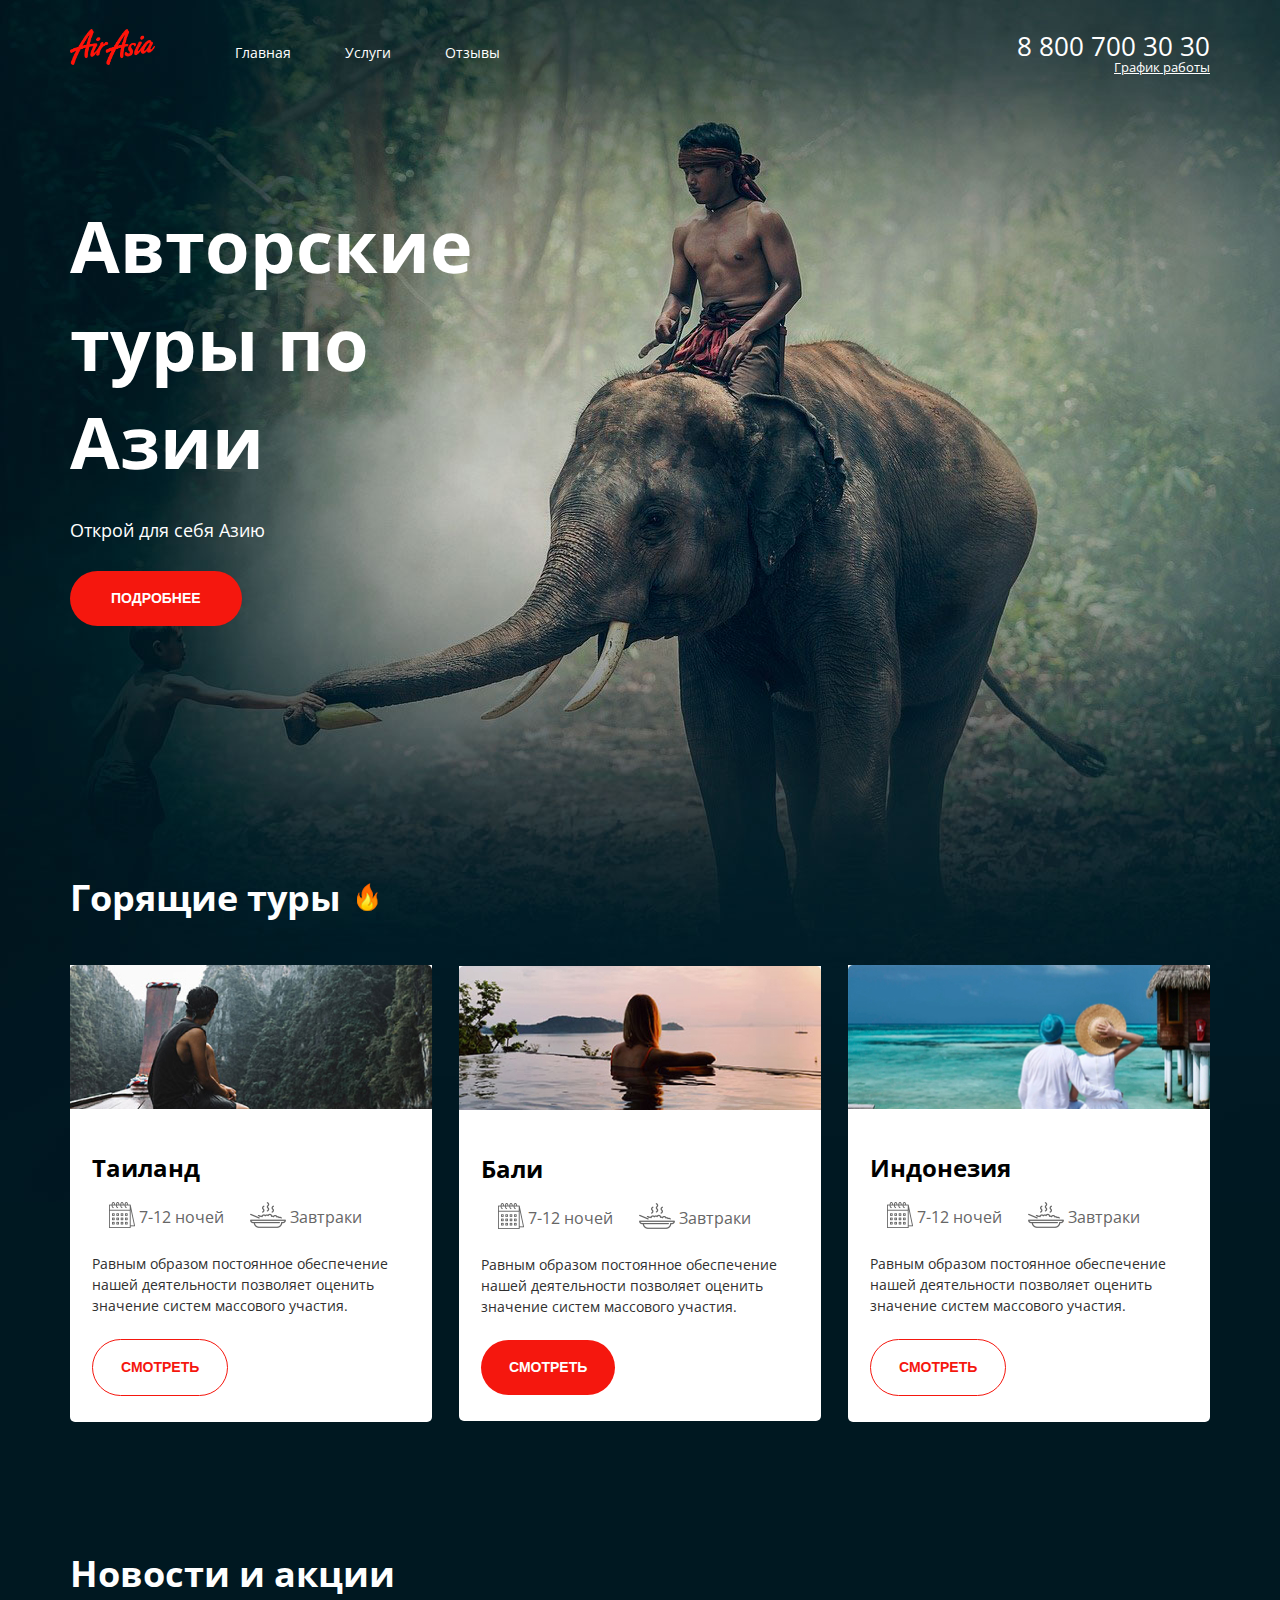
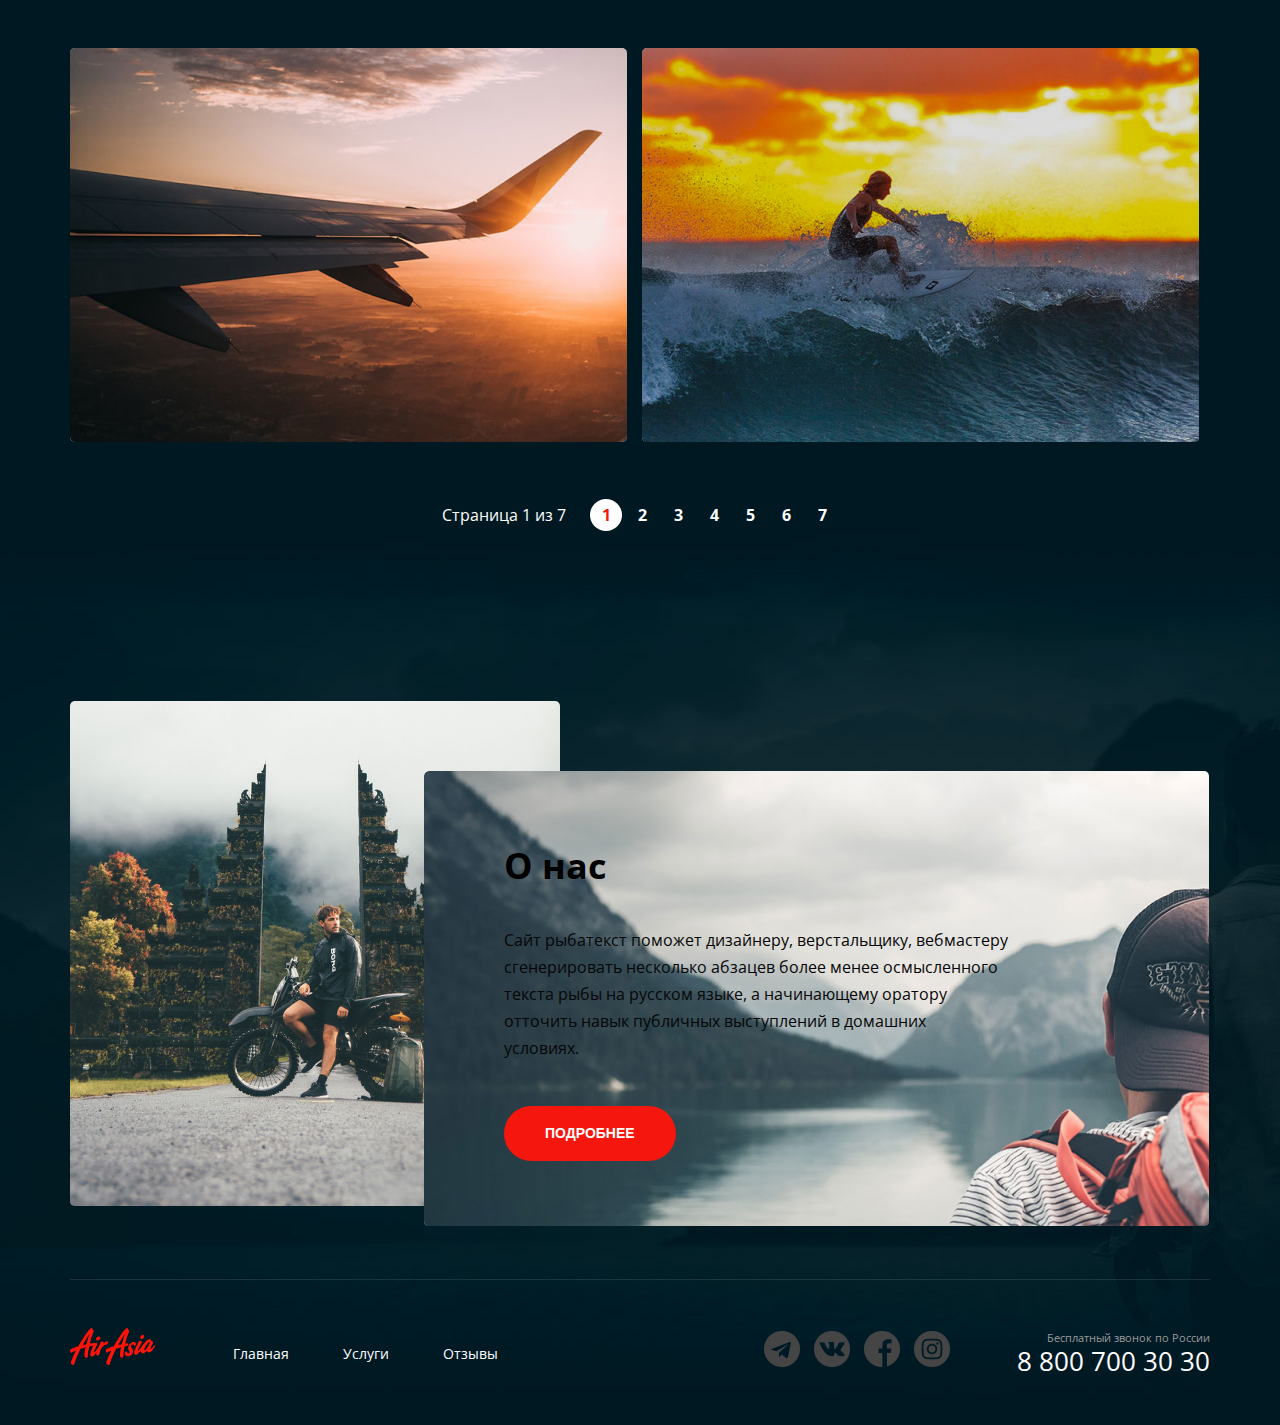
==== index.html @ 4715ea96 "css changes" ====
<!DOCTYPE html>
<html lang="ru">

<head>
    <meta charset="UTF-8">
    <meta http-equiv="X-UA-Compatible" content="IE=edge">
    <meta name="viewport" content="width=device-width, initial-scale=1.0">
    <title>Air Asia</title>
    <link rel="preconnect" href="https://fonts.googleapis.com">
    <link rel="preconnect" href="https://fonts.gstatic.com" crossorigin>
    <link href="https://fonts.googleapis.com/css2?family=Open+Sans:wght@400;700&display=swap" rel="stylesheet">
    <link rel="stylesheet" href="main.css">
</head>

<body>
    <div class="wrapper main-page__wrapper">
        <div class="container">
            <header class="header">
                <a href="/index.html" class="logo">
                    <img src="./assets/img/logo.png" alt="logo air asia" class="logo__pic">
                </a>
                <nav class="menu header__menu">
                    <ul class="menu__list">
                        <li class="menu__item">
                            <a href="#" class="menu__link">Главная</a>
                        </li>
                        <li class="menu__item">
                            <a href="#" class="menu__link">Услуги</a>
                        </li>
                        <li class="menu__item">
                            <a href="#" class="menu__link">Отзывы</a>
                        </li>
                    </ul>
                </nav>
                <address class="contacts">
                    <a href="tel:+78007003030" class="contacts__phone">8 800 700 30 30
                    </a>
                    <div class="contacts__workhours">
                        <p>График работы</p>
                    </div>
                </address>
            </header>
            <div class="page-content">
                <div class="promo__tours">
                    <h1 class="promo__title">Авторские туры по Азии</h1>
                    <h4 class="promo__description">Открой для себя Азию</h4>
                    <button class="promo__details btn">Подробнее</button>
                </div>
                <main class="main__content">
                    <div class="hot-tours">
                        <div class="hot-tours__header">
                            <h2 class="hot-tours__main-title">Горящие туры</h2>

                            <div class="hot-tours__title-icon">
                                <img src="./assets/img/flame.png" alt="fire" class="hot-tours__title-img">
                            </div>
                        </div>
                        <div class="hot-tours__list">
                            <div class="hot-tours__item">
                                <div class="hot-tours__cover">
                                    <img src="./assets/img/thai.jpg" alt="Magic Thailand" class="hot-tours__cover-img">
                                </div>
                                <div class="hot-tours__content">
                                    <h3 class="hot-tours__card-title">Таиланд</h3>

                                    <div class="hot-tours__info">
                                        <div class="hot-tours__item-info">
                                            <div class="hot-tours__info-cover">
                                                <img src="./assets/img/calendar.jpg" alt="calendar"
                                                    class="hot-tours__info-img">
                                            </div>
                                            <div class="hot-tours__info-text">
                                                7-12 ночей
                                            </div>
                                        </div>
                                        <div class="hot-tours__item-info">
                                            <div class="hot-tours__info-cover">
                                                <img src="./assets/img/meal.jpg" alt="meal" class="hot-tours__info-img">
                                            </div>
                                            <div class="hot-tours__info-text ">
                                                Завтраки
                                            </div>
                                        </div>

                                    </div>
                                    <div class="hot-tours__description">
                                        Равным образом постоянное обеспечение нашей деятельности позволяет оценить
                                        значение
                                        систем
                                        массового участия.
                                    </div>
                                    <div class="hot-tours__button">
                                        <button class="btn__hot btn--theme-common ">смотреть</button>
                                    </div>
                                </div>
                            </div>
                            <div class="hot-tours__item">
                                <div class="hot-tours__cover">
                                    <img src="./assets/img/bali.jpg" alt="Magic Bali" class="hot-tours__cover-img">
                                </div>
                                <div class="hot-tours__content">
                                    <h3 class="hot-tours__card-title">Бали</h3>

                                    <div class="hot-tours__info">

                                        <div class="hot-tours__info-cover">
                                            <img src="./assets/img/calendar.jpg" alt="calendar"
                                                class="hot-tours__info-img">
                                        </div>
                                        <div class="hot-tours__info-text">
                                            7-12 ночей
                                        </div>

                                        <div class="hot-tours__info-cover">
                                            <img src="./assets/img/meal.jpg" alt="meal" class="hot-tours__info-img">
                                        </div>
                                        <div class="hot-tours__info-text ">
                                            Завтраки
                                        </div>

                                    </div>
                                    <div class="hot-tours__description">
                                        Равным образом постоянное обеспечение нашей деятельности позволяет оценить
                                        значение
                                        систем
                                        массового участия.
                                    </div>
                                    <div class="hot-tours__button">
                                        <button class="btn__hot">смотреть</button>
                                    </div>
                                </div>
                            </div>
                            <div class="hot-tours__item">
                                <div class="hot-tours__cover">
                                    <img src="./assets/img/indonesia.jpg" alt="Magic Indonesia"
                                        class="hot-tours__cover-img">
                                </div>
                                <div class="hot-tours__content">
                                    <h3 class="hot-tours__card-title">Индонезия</h3>

                                    <div class="hot-tours__info">

                                        <div class="hot-tours__info-cover">
                                            <img src="./assets/img/calendar.jpg" alt="calendar"
                                                class="hot-tours__info-img">
                                        </div>
                                        <div class="hot-tours__info-text">
                                            7-12 ночей
                                        </div>

                                        <div class="hot-tours__info-cover">
                                            <img src="./assets/img/meal.jpg" alt="meal" class="hot-tours__info-img">
                                        </div>
                                        <div class="hot-tours__info-text ">
                                            Завтраки
                                        </div>

                                    </div>
                                    <div class="hot-tours__description">
                                        Равным образом постоянное обеспечение нашей деятельности позволяет оценить
                                        значение
                                        систем
                                        массового участия.
                                    </div>
                                    <div class="hot-tours__button">
                                        <button class="btn__hot btn--theme-common">смотреть</button>
                                    </div>
                                </div>
                            </div>
                        </div>
                    </div>

                    <div class="news">
                        <div class="news-offer__title">
                            <h2>Новости и акции</h2>
                        </div>
                        <div class="news__list">
                            <div class="news__item">
                                <img src="./assets/img/plain.jpg" class="news__cover" alt="airplane">
                                <div class="news__text-content">
                                    <div class="news__offer-date">
                                        Декабрь 2019
                                    </div>
                                    <div class="news__title">
                                        <h3>Дешёвые путёвки на Новый Год!</h3>
                                    </div>
                                    <div class="news__text">
                                        Проведи новый год в Тайланде
                                    </div>
                                </div>
                            </div>
                            <div class="news__item">
                                <img src="./assets/img/Surfer.jpg" class="news__cover" alt="surfer">
                                <div class="news__text-content">
                                    <div class="news__offer-date">
                                        Декабрь 2019
                                    </div>
                                    <div class="news__title">
                                        <h3>Акция для сёрфингистов!</h3>
                                    </div>
                                    <div class="news__text">
                                        В сезон больших волн скидка на путевку в Тайланд на остров серфенгистов.
                                        Удачного
                                        пути!
                                    </div>
                                </div>
                            </div>
                        </div>
                    </div>
                    <div class="paginator">
                        <div class="paginator__display">
                            Страница 1 из 7
                        </div>
                        <ul class="paginator__list">
                            <li class="paginator__item paginator__item--active"><a href="#"
                                    class="paginator__link">1</a></li>
                            <li class="paginator__item"><a href="#" class="paginator__link">2</a></li>
                            <li class="paginator__item"><a href="#" class="paginator__link">3</a></li>
                            <li class="paginator__item"><a href="#" class="paginator__link">4</a></li>
                            <li class="paginator__item"><a href="#" class="paginator__link">5</a></li>
                            <li class="paginator__item"><a href="#" class="paginator__link">6</a></li>
                            <li class="paginator__item"><a href="#" class="paginator__link">7</a></li>
                        </ul>
                    </div>
                    <div class="about-us">
                        <div class="about-us__info">

                            <h3 class="about-us__title">О нас</h3>

                            <div class="about-us__text">
                                Сайт рыбатекст поможет дизайнеру, верстальщику, вебмастеру <br> сгенерировать несколько
                                абзацев более менее осмысленного <br> текста рыбы на русском языке, а начинающему
                                оратору <br>
                                отточить навык публичных выступлений в домашних <br> условиях.
                            </div>
                            <div class="about-us__button">
                                <button class="btn">подробнее</button>
                            </div>
                        </div>
                    </div>
                </main>
                <footer class="footer">
                    <div class="footer-container">
                        <div class="footer-container__line"></div>
                        <a href="/index.html" class="logo footer__logo">
                            <img src="./assets/img/logo.png" alt="logo" class="logo__pic">
                        </a>
                        <nav class="menu footer__menu ">
                            <ul class="menu__list">
                                <li class="menu__item">
                                    <a href="#" class="menu__link">Главная</a>
                                </li>
                                <li class="menu__item">
                                    <a href="#" class="menu__link">Услуги</a>
                                </li>
                                <li class="menu__item">
                                    <a href="#" class="menu__link">Отзывы</a>
                                </li>
                            </ul>
                        </nav>
                        <ul class="socials">
                            <li class="social__item socials__item--icon--telegram">
                                <a href="#" class="socials__link ">
                                </a>
                            </li>
                            <li class="social__item socials__icon socials__item--icon--vk">
                                <a href="#" class="socials__link">
                                </a>
                            </li>
                            <li class="social__item socials__icon socials__item--icon--fb">
                                <a href="#" class="socials__link">
                                </a>
                            </li>
                            <li class="social__item socials__icon socials__item--icon--insta">
                                <a href="#" class="socials__link">
                                </a>
                            </li>
                        </ul>
                        <address class="contacts-footer">
                            <div class="contacts__descrioption">
                                Бесплатный звонок по России
                            </div>
                            <a href="tel:+78007003030" class="contacts__phone">8 800 700 30 30
                            </a>

                        </address>
                    </div>
                </footer>
            </div>
        </div>
    </div>
</body>

</html>
---- main.css ----
* {
    box-sizing: border-box;
}

body {
    font-family: "Open Sans", Arial, Helvetica, sans-serif;
    background-color: #001821;
    color: #fff;
    font-size: 14px;
    line-height: 21px;
    -webkit-font-smoothing: antialiased;
    -moz-osx-font-smoothing: grayscale;
    margin: 0;
}

a {
    color: inherit;
}

p {
    margin: 0;

}

ul {
    padding: 0;
    margin: 0;
}

ul li {
    list-style: none;
}

h1,
h2,
h3,
h4,
h5,
h6 {
    margin: 0px;
    /* font-weight: normal; */
}



.container {
    margin: 0 auto;
    width: 1140px;
}

.main-page__wrapper {
    background: url(./assets/img/1.png) center top no-repeat, url(./assets/img/2.png) center bottom no-repeat;
}


.header {
    height: 169.36px;
    ;
    position: relative;
    margin-bottom: 27px;
}

.header__menu {
    top: 38px;
    left: 163px;
}
.logo {
width: 85px;
height: 36px;
display: block;
position: absolute;
top: 29px;
left: 0px;
}

.logo__pic {
max-width: 100%;
}

.menu {
    position: absolute;
    top: 40px;
    left: 165px;
}

.menu__item {
    display: inline-block;
    vertical-align: middle;
    margin-right: 50px;
}

.menu__item:last-child {
    margin-right: 0;
}

.menu__link {
    font-size: 14px;
    text-decoration: none;
}

.contacts {
    position: absolute;
    right: 0;
    top: 32.64px;
    font-style: normal;
    text-align: right;
}

.contacts__phone {
    text-decoration: none;
    font-size: 26px;
    line-height: 1;
}

.contacts__workhours {
    font-size: 13px;
    line-height: 1;
    text-decoration: underline;
}



.promo__tours {
    width: 511px;
    margin-bottom: 257px;
}

.promo__title {
    font-size: 72px;
    font-weight: bold;
    line-height: 98px;
    margin-bottom: 30px;
}

.promo__description {
    font-weight: normal;
    font-size: 18px;
    line-height: 20px;
    margin-bottom: 31px;
}

.btn {
    background: #F5170E;
    border: 0;
    border-radius: 35px;
    padding: 18px 41px;
    color: #fff;
    font-weight: bold;
    font-size: 14px;
    line-height: 19px;
    text-transform: uppercase;
    display: inline-block;
}

.hot-tours {
    margin-bottom: 127px;
}

.hot-tours__header {
    display: inline-block;
    margin-bottom: 49px;
}

.hot-tours__main-title {
    font-weight: bold;
    font-size: 36px;
    margin-right: 12px;
    display: inline-block;
}

.hot-tours__title-icon {
    width: 21px;
    height: 28px;
    display: inline-block;
}

.hot-tours__item {
    min-height: 305px;
    display: inline-block;
    margin-right: 23px;
    width: 362px;
    background: #fff;
    border-radius: 5px;
}

.hot-tours__item:last-child {
    margin-right: 0;
}

.hot-tours__cover {
    height: 144px;
    overflow: hidden;
}
.hot-tours__cover-img {
width: 100%;
height: 100%;
object-fit: cover;
display: block ;
}
.hot-tours__content {
    padding: 42px 22px 26px;
}
.hot-tours__card-title {
    font-weight: bold;
    font-size: 24px;
    color: #000000;
    margin-bottom: 18px;
    line-height: 33px;
}

.hot-tours__info {
    color: #666666;
    margin-bottom: 20px;
}

.hot-tours__item-info {
    display: inline-block;
}

.hot-tours__info-cover {
    display: inline-block;
    vertical-align: middle;
    margin-left: 17px;
}

.hot-tours__info-text {
    width: 90px;
    font-weight: normal;
    font-size: 16px;
    display: inline-block;
    vertical-align: middle;
}

.hot-tours__description {
    font-weight: normal;
    font-size: 14px;
    line-height: 21px;
    color: #303030;
    margin-bottom: 23px;
}

.btn__hot{
    background: #F5170E;
    border: 0;
    border-radius: 35px;
    color: #fff;
    font-weight: bold;
    font-size: 14px;
    line-height: 19px;
    text-transform: uppercase;
    display: inline-block;
    padding: 18px 28px;
}
.btn--theme-common {
    border: 1px solid;
    background-color: #fff;
    color: #F5170E;
    border-color: #F5170E;

}



.news {
    margin-bottom: 57px;
}
.news__cover{
display: block ;
}
.news-offer__title {
    font-weight: bold;
    font-size: 24px;
    margin-bottom: 50px;
    line-height: 49px;
}

.news__item {
    width: 557px;
    display: inline-block;
    vertical-align: top;
    position: relative;
    border-radius: 5px;
    overflow: hidden;
    object-fit: cover;
    margin-right: 11px;
}

.news__text-content {
    position: absolute;
    left: 0;
    right: 0;
    padding: 25px 30px;
    min-height: 140px;
}

.news__offer-date {
    font-weight: normal;
    font-size: 14px;
    margin-bottom: 13px;
}

.news__title {
    font-weight: bold;
    font-size: 20px;
    line-height: 36px;
    margin-bottom: 25px;
}
.news__text{
    font-weight: normal;
    font-size: 16px;
    line-height: 21px;
}



.paginator {
    text-align: center;
}

.paginator__display,
.paginator__list,
.paginator__item {
    display: inline-block;
    vertical-align: middle;
}

.paginator__display {
    margin-right: 5px;
    font-weight: normal;
font-size: 16px;
line-height: 20px;
}
.paginator__list {
    font-weight: bold;
    font-size: 16px;
    line-height: 21px;
    margin-left: 15px;
}

.paginator__item--active .paginator__link {
    background: #FFFFFF;
    color: #F5170E;

}

.paginator__link {
    text-decoration: none;
    display: block;
    width: 32px;
    height: 32px;
    border-radius: 50%;
    position: relative;
    font-weight: bold;
    line-height: 32px;
}

.about-us {
    margin-top: 170px;
}
.about-us:before {
    content: "";
    display: inline-block;
    vertical-align: top;
    width: 490px;
    height: 505px;
    background: url(./assets/img/gates.jpg) center center / cover no-repeat;
    border-radius: 5px;
}

.about-us__info {
    background: rgb(161, 156, 156);
    padding: 70px 80px;
    display: inline-block;
    vertical-align: top;
    width: 785px;
    height: 455px;
    background: url(./assets/img/mountains.jpg) center center / cover no-repeat;
    margin-left: 354px;
    margin-top: -435px;
    border-radius: 5px;
    margin-bottom: 53px;
}

.about-us__title {
    font-weight: bold;
    font-size: 36px;
    line-height: 49px;
    color: #000;
    margin-bottom: 37px;
}

.about-us__text {
    font-weight: normal;
    font-size: 16px;
    line-height: 27px;
    color: #060606;
    margin-bottom: 44px;
}

.footer {
    height: 146px;
    position: relative;
}

.footer-container__line {
border-top: 1px solid #FFF;
opacity: 0.1;

}
.footer__logo {
    width: 85px;
height: 36px;
display: block;
position: absolute;
top: 49px;
left: 0px;
}

.footer__menu {
    top: 62px;
    left: 163px;
}


.contacts-footer {
    position: absolute;
    right: 0;
    top: 48px;
    font-style: normal;
    text-align: right;
}

.contacts__descrioption {
    color: #9A9A9A;
    font-size: 11px;

}

.socials {
    top: 52px;
    right: 260px;
    display: inline-block;
    position: absolute;
}

.socials__link {
    display: block;
    text-decoration: none;
    width: 36px;
    height: 36px;
    background: center center no-repeat;
}

.social__item {
    display: inline-block;
    vertical-align: middle;
    margin-right: 10px;
}

.social__item:last-child {
    margin-right: 0;
}

.socials__item--icon--telegram .socials__link {
    background-image: url(./assets/img/telegram.png);
}

.socials__item--icon--vk .socials__link {
    background-image: url(./assets/img/vk.png)
}

.socials__item--icon--fb .socials__link {
    background-image: url(./assets/img/f.png);
}

.socials__item--icon--insta .socials__link {
    background-image: url(./assets/img/in.png);
}
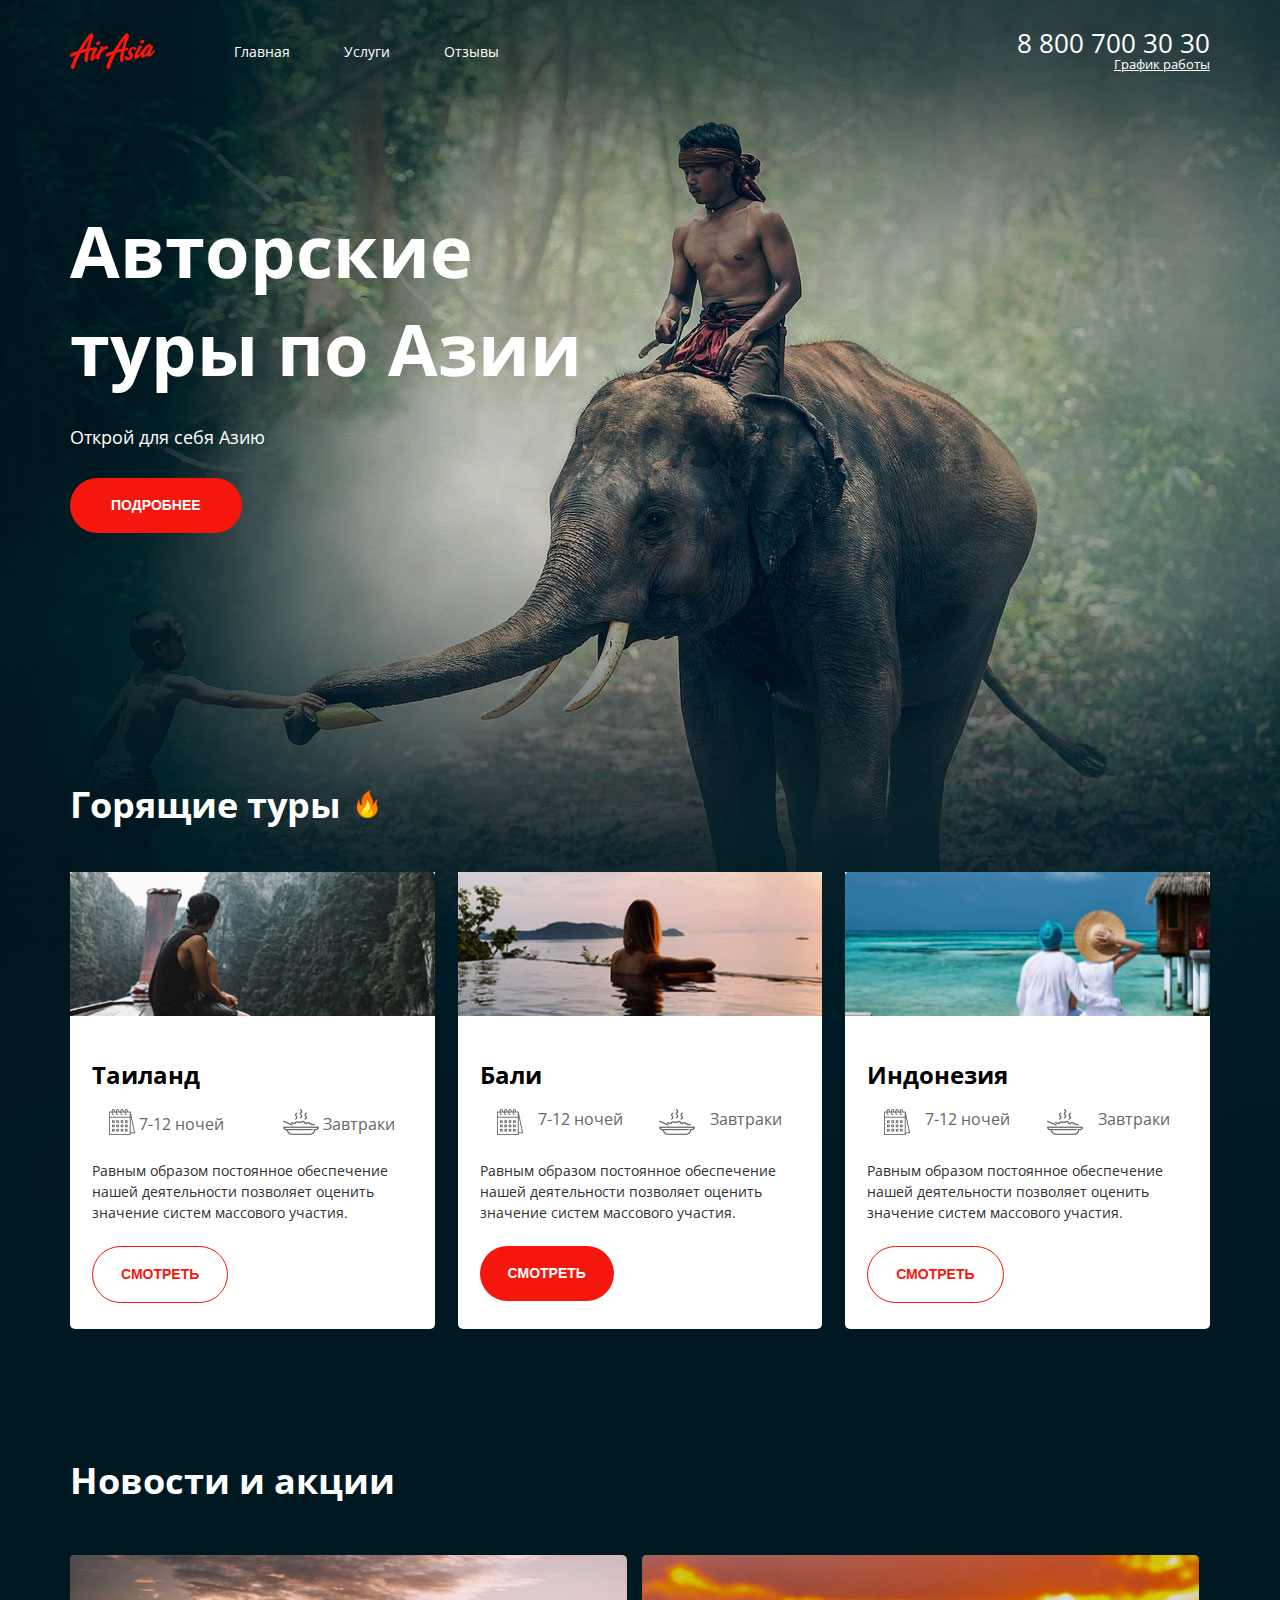
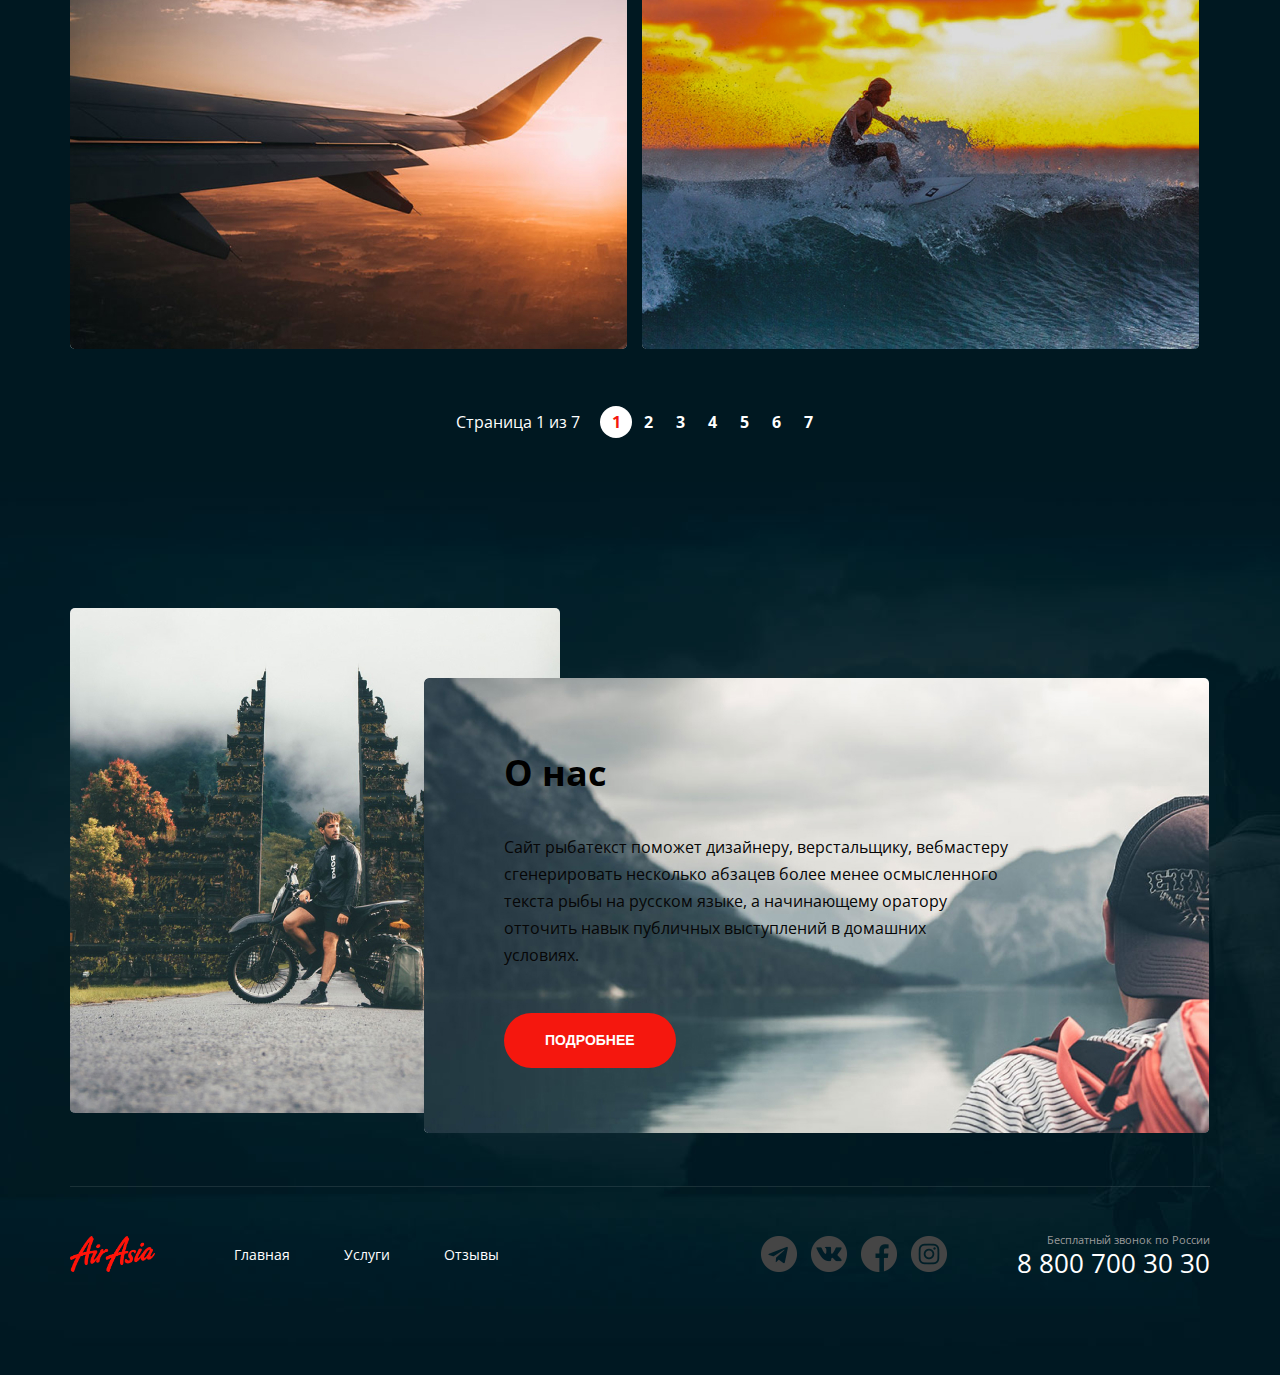
==== commit 48a9cc97: "add service page!" ====
--- a/index.html
+++ b/index.html
@@ -15,31 +15,37 @@
 <body>
     <div class="wrapper main-page__wrapper">
         <div class="container">
-            <header class="header">
-                <a href="/index.html" class="logo">
-                    <img src="./assets/img/logo.png" alt="logo air asia" class="logo__pic">
-                </a>
-                <nav class="menu header__menu">
-                    <ul class="menu__list">
-                        <li class="menu__item">
-                            <a href="#" class="menu__link">Главная</a>
-                        </li>
-                        <li class="menu__item">
-                            <a href="#" class="menu__link">Услуги</a>
-                        </li>
-                        <li class="menu__item">
-                            <a href="#" class="menu__link">Отзывы</a>
-                        </li>
-                    </ul>
-                </nav>
-                <address class="contacts">
-                    <a href="tel:+78007003030" class="contacts__phone">8 800 700 30 30
-                    </a>
-                    <div class="contacts__workhours">
-                        <p>График работы</p>
-                    </div>
-                </address>
-            </header>
+            <div class="container__header">
+                <header class="header">
+                    <div class="header__col">
+                        <a href="/index.html" class="logo">
+                            <img src="./assets/img/logo.png" alt="logo air asia" class="logo__pic">
+                        </a>
+                        <nav class="menu header__menu">
+                            <ul class="menu__list">
+                                <li class="menu__item">
+                                    <a href="#" class="menu__link">Главная</a>
+                                </li>
+                                <li class="menu__item">
+                                    <a href="/service.html" class="menu__link">Услуги</a>
+                                </li>
+                                <li class="menu__item">
+                                    <a href="#" class="menu__link">Отзывы</a>
+                                </li>
+                            </ul>
+                        </nav>
+                    </div>
+                    <div class="header__col header__col-align-right">
+                        <address class="contacts">
+                            <a href="tel:+78007003030" class="contacts__phone">8 800 700 30 30
+                            </a>
+                            <div class="contacts__workhours">
+                                <p>График работы</p>
+                            </div>
+                        </address>
+                    </div>
+                </header>
+            </div>
             <div class="page-content">
                 <div class="promo__tours">
                     <h1 class="promo__title">Авторские туры по Азии</h1>
@@ -50,23 +56,22 @@
                     <div class="hot-tours">
                         <div class="hot-tours__header">
                             <h2 class="hot-tours__main-title">Горящие туры</h2>
-
                             <div class="hot-tours__title-icon">
-                                <img src="./assets/img/flame.png" alt="fire" class="hot-tours__title-img">
+                                <img src="./assets/img/icons/flame.png" alt="fire" class="hot-tours__title-img">
                             </div>
                         </div>
                         <div class="hot-tours__list">
                             <div class="hot-tours__item">
                                 <div class="hot-tours__cover">
-                                    <img src="./assets/img/thai.jpg" alt="Magic Thailand" class="hot-tours__cover-img">
+                                    <img src="./assets/img/main__content/thai.jpg" alt="Magic Thailand"
+                                        class="hot-tours__cover-img">
                                 </div>
                                 <div class="hot-tours__content">
                                     <h3 class="hot-tours__card-title">Таиланд</h3>
-
                                     <div class="hot-tours__info">
                                         <div class="hot-tours__item-info">
                                             <div class="hot-tours__info-cover">
-                                                <img src="./assets/img/calendar.jpg" alt="calendar"
+                                                <img src="./assets/img/icons/calendar.jpg" alt="calendar"
                                                     class="hot-tours__info-img">
                                             </div>
                                             <div class="hot-tours__info-text">
@@ -75,13 +80,13 @@
                                         </div>
                                         <div class="hot-tours__item-info">
                                             <div class="hot-tours__info-cover">
-                                                <img src="./assets/img/meal.jpg" alt="meal" class="hot-tours__info-img">
+                                                <img src="./assets/img/icons/meal.jpg" alt="meal"
+                                                    class="hot-tours__info-img">
                                             </div>
                                             <div class="hot-tours__info-text ">
                                                 Завтраки
                                             </div>
                                         </div>
-
                                     </div>
                                     <div class="hot-tours__description">
                                         Равным образом постоянное обеспечение нашей деятельности позволяет оценить
@@ -96,28 +101,26 @@
                             </div>
                             <div class="hot-tours__item">
                                 <div class="hot-tours__cover">
-                                    <img src="./assets/img/bali.jpg" alt="Magic Bali" class="hot-tours__cover-img">
+                                    <img src="./assets/img/main__content/bali.jpg" alt="Magic Bali"
+                                        class="hot-tours__cover-img">
                                 </div>
                                 <div class="hot-tours__content">
                                     <h3 class="hot-tours__card-title">Бали</h3>
-
                                     <div class="hot-tours__info">
-
                                         <div class="hot-tours__info-cover">
-                                            <img src="./assets/img/calendar.jpg" alt="calendar"
+                                            <img src="./assets/img/icons/calendar.jpg" alt="calendar"
                                                 class="hot-tours__info-img">
                                         </div>
                                         <div class="hot-tours__info-text">
                                             7-12 ночей
                                         </div>
-
                                         <div class="hot-tours__info-cover">
-                                            <img src="./assets/img/meal.jpg" alt="meal" class="hot-tours__info-img">
+                                            <img src="./assets/img/icons/meal.jpg" alt="meal"
+                                                class="hot-tours__info-img">
                                         </div>
                                         <div class="hot-tours__info-text ">
                                             Завтраки
                                         </div>
-
                                     </div>
                                     <div class="hot-tours__description">
                                         Равным образом постоянное обеспечение нашей деятельности позволяет оценить
@@ -132,29 +135,26 @@
                             </div>
                             <div class="hot-tours__item">
                                 <div class="hot-tours__cover">
-                                    <img src="./assets/img/indonesia.jpg" alt="Magic Indonesia"
+                                    <img src="./assets/img/main__content/indonesia.jpg" alt="Magic Indonesia"
                                         class="hot-tours__cover-img">
                                 </div>
                                 <div class="hot-tours__content">
                                     <h3 class="hot-tours__card-title">Индонезия</h3>
-
                                     <div class="hot-tours__info">
-
                                         <div class="hot-tours__info-cover">
-                                            <img src="./assets/img/calendar.jpg" alt="calendar"
+                                            <img src="./assets/img/icons/calendar.jpg" alt="calendar"
                                                 class="hot-tours__info-img">
                                         </div>
                                         <div class="hot-tours__info-text">
                                             7-12 ночей
                                         </div>
-
                                         <div class="hot-tours__info-cover">
-                                            <img src="./assets/img/meal.jpg" alt="meal" class="hot-tours__info-img">
+                                            <img src="./assets/img/icons/meal.jpg" alt="meal"
+                                                class="hot-tours__info-img">
                                         </div>
                                         <div class="hot-tours__info-text ">
                                             Завтраки
                                         </div>
-
                                     </div>
                                     <div class="hot-tours__description">
                                         Равным образом постоянное обеспечение нашей деятельности позволяет оценить
@@ -176,7 +176,7 @@
                         </div>
                         <div class="news__list">
                             <div class="news__item">
-                                <img src="./assets/img/plain.jpg" class="news__cover" alt="airplane">
+                                <img src="./assets/img/main__content/plain.jpg" class="news__cover" alt="airplane">
                                 <div class="news__text-content">
                                     <div class="news__offer-date">
                                         Декабрь 2019
@@ -190,7 +190,7 @@
                                 </div>
                             </div>
                             <div class="news__item">
-                                <img src="./assets/img/Surfer.jpg" class="news__cover" alt="surfer">
+                                <img src="./assets/img/main__content/Surfer.jpg" class="news__cover" alt="surfer">
                                 <div class="news__text-content">
                                     <div class="news__offer-date">
                                         Декабрь 2019
@@ -223,67 +223,76 @@
                         </ul>
                     </div>
                     <div class="about-us">
-                        <div class="about-us__info">
-
-                            <h3 class="about-us__title">О нас</h3>
-
-                            <div class="about-us__text">
-                                Сайт рыбатекст поможет дизайнеру, верстальщику, вебмастеру <br> сгенерировать несколько
-                                абзацев более менее осмысленного <br> текста рыбы на русском языке, а начинающему
-                                оратору <br>
-                                отточить навык публичных выступлений в домашних <br> условиях.
-                            </div>
-                            <div class="about-us__button">
-                                <button class="btn">подробнее</button>
+                        <div class="container-about-us__info">
+                            <div class="about-us__info">
+
+                                <h3 class="about-us__title">О нас</h3>
+
+                                <div class="about-us__text">
+                                    Сайт рыбатекст поможет дизайнеру, верстальщику, вебмастеру <br> сгенерировать
+                                    несколько
+                                    абзацев более менее осмысленного <br> текста рыбы на русском языке, а начинающему
+                                    оратору <br>
+                                    отточить навык публичных выступлений в домашних <br> условиях.
+                                </div>
+                                <div class="about-us__button">
+                                    <button class="btn">подробнее</button>
+                                </div>
                             </div>
                         </div>
                     </div>
                 </main>
+                <div class="footer-container__line"></div>
                 <footer class="footer">
+
                     <div class="footer-container">
-                        <div class="footer-container__line"></div>
-                        <a href="/index.html" class="logo footer__logo">
-                            <img src="./assets/img/logo.png" alt="logo" class="logo__pic">
-                        </a>
-                        <nav class="menu footer__menu ">
-                            <ul class="menu__list">
-                                <li class="menu__item">
-                                    <a href="#" class="menu__link">Главная</a>
-                                </li>
-                                <li class="menu__item">
-                                    <a href="#" class="menu__link">Услуги</a>
-                                </li>
-                                <li class="menu__item">
-                                    <a href="#" class="menu__link">Отзывы</a>
+
+                        <div class="footer__col">
+                            <a href="/index.html" class="logo footer__logo">
+                                <img src="./assets/img/logo.png" alt="logo" class="logo__pic">
+                            </a>
+                            <nav class="menu footer__menu ">
+                                <ul class="menu__list">
+                                    <li class="menu__item">
+                                        <a href="#" class="menu__link">Главная</a>
+                                    </li>
+                                    <li class="menu__item">
+                                        <a href="#" class="menu__link">Услуги</a>
+                                    </li>
+                                    <li class="menu__item">
+                                        <a href="#" class="menu__link">Отзывы</a>
+                                    </li>
+                                </ul>
+                            </nav>
+                        </div>
+                        <div class="footer__col footer__col-align-right">
+                            <ul class="socials">
+                                <li class="social__item socials__item--icon--telegram">
+                                    <a href="#" class="socials__link ">
+                                    </a>
+                                </li>
+                                <li class="social__item socials__icon socials__item--icon--vk">
+                                    <a href="#" class="socials__link">
+                                    </a>
+                                </li>
+                                <li class="social__item socials__icon socials__item--icon--fb">
+                                    <a href="#" class="socials__link">
+                                    </a>
+                                </li>
+                                <li class="social__item socials__icon socials__item--icon--insta">
+                                    <a href="#" class="socials__link">
+                                    </a>
                                 </li>
                             </ul>
-                        </nav>
-                        <ul class="socials">
-                            <li class="social__item socials__item--icon--telegram">
-                                <a href="#" class="socials__link ">
+                            <address class="contacts-footer">
+                                <div class="contacts__descrioption">
+                                    Бесплатный звонок по России
+                                </div>
+                                <a href="tel:+78007003030" class="contacts__phone">8 800 700 30 30
                                 </a>
-                            </li>
-                            <li class="social__item socials__icon socials__item--icon--vk">
-                                <a href="#" class="socials__link">
-                                </a>
-                            </li>
-                            <li class="social__item socials__icon socials__item--icon--fb">
-                                <a href="#" class="socials__link">
-                                </a>
-                            </li>
-                            <li class="social__item socials__icon socials__item--icon--insta">
-                                <a href="#" class="socials__link">
-                                </a>
-                            </li>
-                        </ul>
-                        <address class="contacts-footer">
-                            <div class="contacts__descrioption">
-                                Бесплатный звонок по России
-                            </div>
-                            <a href="tel:+78007003030" class="contacts__phone">8 800 700 30 30
-                            </a>
-
-                        </address>
+
+                            </address>
+                        </div>
                     </div>
                 </footer>
             </div>
--- a/main.css
+++ b/main.css
@@ -49,39 +49,46 @@
 }
 
 .main-page__wrapper {
-    background: url(./assets/img/1.png) center top no-repeat, url(./assets/img/2.png) center bottom no-repeat;
+    background: url(./assets/img/main__bg/1.png) center top no-repeat, url(./assets/img/main__bg/2.png) center bottom no-repeat;
 }
 
 
 .header {
-    height: 169.36px;
-    ;
-    position: relative;
-    margin-bottom: 27px;
-}
-
-.header__menu {
-    top: 38px;
-    left: 163px;
-}
+    padding-top: 30px;
+    display: flex;
+    justify-content: space-between;
+    align-items: center;
+    margin-bottom: 30px;
+}
+.container__header{
+
+display: flex;
+flex-direction: column;
+justify-content: space-between;
+min-height: 201px;
+}
+
+.header__col {
+    display: flex;
+    align-items: center;
+}
+
+.header__col-align-right {
+    justify-content: flex-end;
+}
+
 .logo {
-width: 85px;
-height: 36px;
-display: block;
-position: absolute;
-top: 29px;
-left: 0px;
+    display: block;
+    width: 85px;
+    height: 36px;
+    margin-right: 79px;
 }
 
 .logo__pic {
-max-width: 100%;
-}
-
-.menu {
-    position: absolute;
-    top: 40px;
-    left: 165px;
-}
+    max-width: 100%;
+}
+
+
 
 .menu__item {
     display: inline-block;
@@ -99,9 +106,6 @@
 }
 
 .contacts {
-    position: absolute;
-    right: 0;
-    top: 32.64px;
     font-style: normal;
     text-align: right;
 }
@@ -121,7 +125,7 @@
 
 
 .promo__tours {
-    width: 511px;
+    width: 50%;
     margin-bottom: 257px;
 }
 
@@ -167,18 +171,22 @@
     margin-right: 12px;
     display: inline-block;
 }
-
+.hot-tours__info {
+    display: flex;
+    justify-content: space-between;
+}
 .hot-tours__title-icon {
     width: 21px;
     height: 28px;
     display: inline-block;
 }
-
+.hot-tours__list {
+    display: flex;
+    justify-content: space-between;
+}
 .hot-tours__item {
     min-height: 305px;
-    display: inline-block;
-    margin-right: 23px;
-    width: 362px;
+    width: 32%;
     background: #fff;
     border-radius: 5px;
 }
@@ -191,15 +199,18 @@
     height: 144px;
     overflow: hidden;
 }
+
 .hot-tours__cover-img {
-width: 100%;
-height: 100%;
-object-fit: cover;
-display: block ;
-}
+    width: 100%;
+    height: 100%;
+    object-fit: cover;
+    display: block;
+}
+
 .hot-tours__content {
     padding: 42px 22px 26px;
 }
+
 .hot-tours__card-title {
     font-weight: bold;
     font-size: 24px;
@@ -232,14 +243,20 @@
 }
 
 .hot-tours__description {
+    display: flex;
+    justify-content: center;
     font-weight: normal;
     font-size: 14px;
     line-height: 21px;
     color: #303030;
     margin-bottom: 23px;
 }
-
-.btn__hot{
+.hot-tours__button {
+    display: flex;
+    justify-content: flex-start;
+}
+
+.btn__hot {
     background: #F5170E;
     border: 0;
     border-radius: 35px;
@@ -251,6 +268,7 @@
     display: inline-block;
     padding: 18px 28px;
 }
+
 .btn--theme-common {
     border: 1px solid;
     background-color: #fff;
@@ -263,10 +281,13 @@
 
 .news {
     margin-bottom: 57px;
-}
-.news__cover{
-display: block ;
-}
+
+}
+
+.news__cover {
+    display: block;
+}
+
 .news-offer__title {
     font-weight: bold;
     font-size: 24px;
@@ -290,6 +311,7 @@
     left: 0;
     right: 0;
     padding: 25px 30px;
+    /* bottom: 0; */
     min-height: 140px;
 }
 
@@ -305,7 +327,8 @@
     line-height: 36px;
     margin-bottom: 25px;
 }
-.news__text{
+
+.news__text {
     font-weight: normal;
     font-size: 16px;
     line-height: 21px;
@@ -314,23 +337,24 @@
 
 
 .paginator {
+    display: flex;
+    justify-content: center;
+    align-items: center;
     text-align: center;
 }
 
-.paginator__display,
-.paginator__list,
-.paginator__item {
-    display: inline-block;
-    vertical-align: middle;
-}
+
 
 .paginator__display {
     margin-right: 5px;
     font-weight: normal;
-font-size: 16px;
-line-height: 20px;
-}
+    font-size: 16px;
+    line-height: 20px;
+}
+
 .paginator__list {
+    display: flex;
+    align-items: center;
     font-weight: bold;
     font-size: 16px;
     line-height: 21px;
@@ -356,25 +380,29 @@
 
 .about-us {
     margin-top: 170px;
-}
+
+}
+
 .about-us:before {
     content: "";
-    display: inline-block;
-    vertical-align: top;
+
+    display: block;
     width: 490px;
     height: 505px;
-    background: url(./assets/img/gates.jpg) center center / cover no-repeat;
+    background: url(./assets/img/main__content/gates.jpg) center center / cover no-repeat;
     border-radius: 5px;
 }
-
+.container-about-us__info {
+    display: flex;
+}
 .about-us__info {
     background: rgb(161, 156, 156);
     padding: 70px 80px;
-    display: inline-block;
-    vertical-align: top;
+
+
     width: 785px;
     height: 455px;
-    background: url(./assets/img/mountains.jpg) center center / cover no-repeat;
+    background: url(./assets/img/main__content/mountains.jpg) center center / cover no-repeat;
     margin-left: 354px;
     margin-top: -435px;
     border-radius: 5px;
@@ -398,22 +426,36 @@
 }
 
 .footer {
+
     height: 146px;
     position: relative;
-}
-
+
+}
+.footer-container {
+    display: flex;
+    justify-content: space-between;
+    margin-top: 42px;
+}
 .footer-container__line {
-border-top: 1px solid #FFF;
-opacity: 0.1;
-
-}
+    border-top: 1px solid #FFF;
+    opacity: 0.1;
+
+}
+.footer__col {
+    display: flex;
+    align-items: center;
+}
+.footer__col-align-right {
+justify-content: flex-end;
+}
+
 .footer__logo {
     width: 85px;
-height: 36px;
-display: block;
-position: absolute;
-top: 49px;
-left: 0px;
+    height: 36px;
+    display: block;
+    /* position: absolute; */
+    top: 49px;
+    left: 0px;
 }
 
 .footer__menu {
@@ -423,7 +465,7 @@
 
 
 .contacts-footer {
-    position: absolute;
+    /* position: absolute; */
     right: 0;
     top: 48px;
     font-style: normal;
@@ -437,10 +479,7 @@
 }
 
 .socials {
-    top: 52px;
-    right: 260px;
-    display: inline-block;
-    position: absolute;
+margin-right: 70px;
 }
 
 .socials__link {
@@ -462,17 +501,17 @@
 }
 
 .socials__item--icon--telegram .socials__link {
-    background-image: url(./assets/img/telegram.png);
+    background-image: url(./assets/img/icons/telegram.png);
 }
 
 .socials__item--icon--vk .socials__link {
-    background-image: url(./assets/img/vk.png)
+    background-image: url(./assets/img/icons/vk.png)
 }
 
 .socials__item--icon--fb .socials__link {
-    background-image: url(./assets/img/f.png);
+    background-image: url(./assets/img/icons/f.png);
 }
 
 .socials__item--icon--insta .socials__link {
-    background-image: url(./assets/img/in.png);
+    background-image: url(./assets/img/icons/in.png);
 }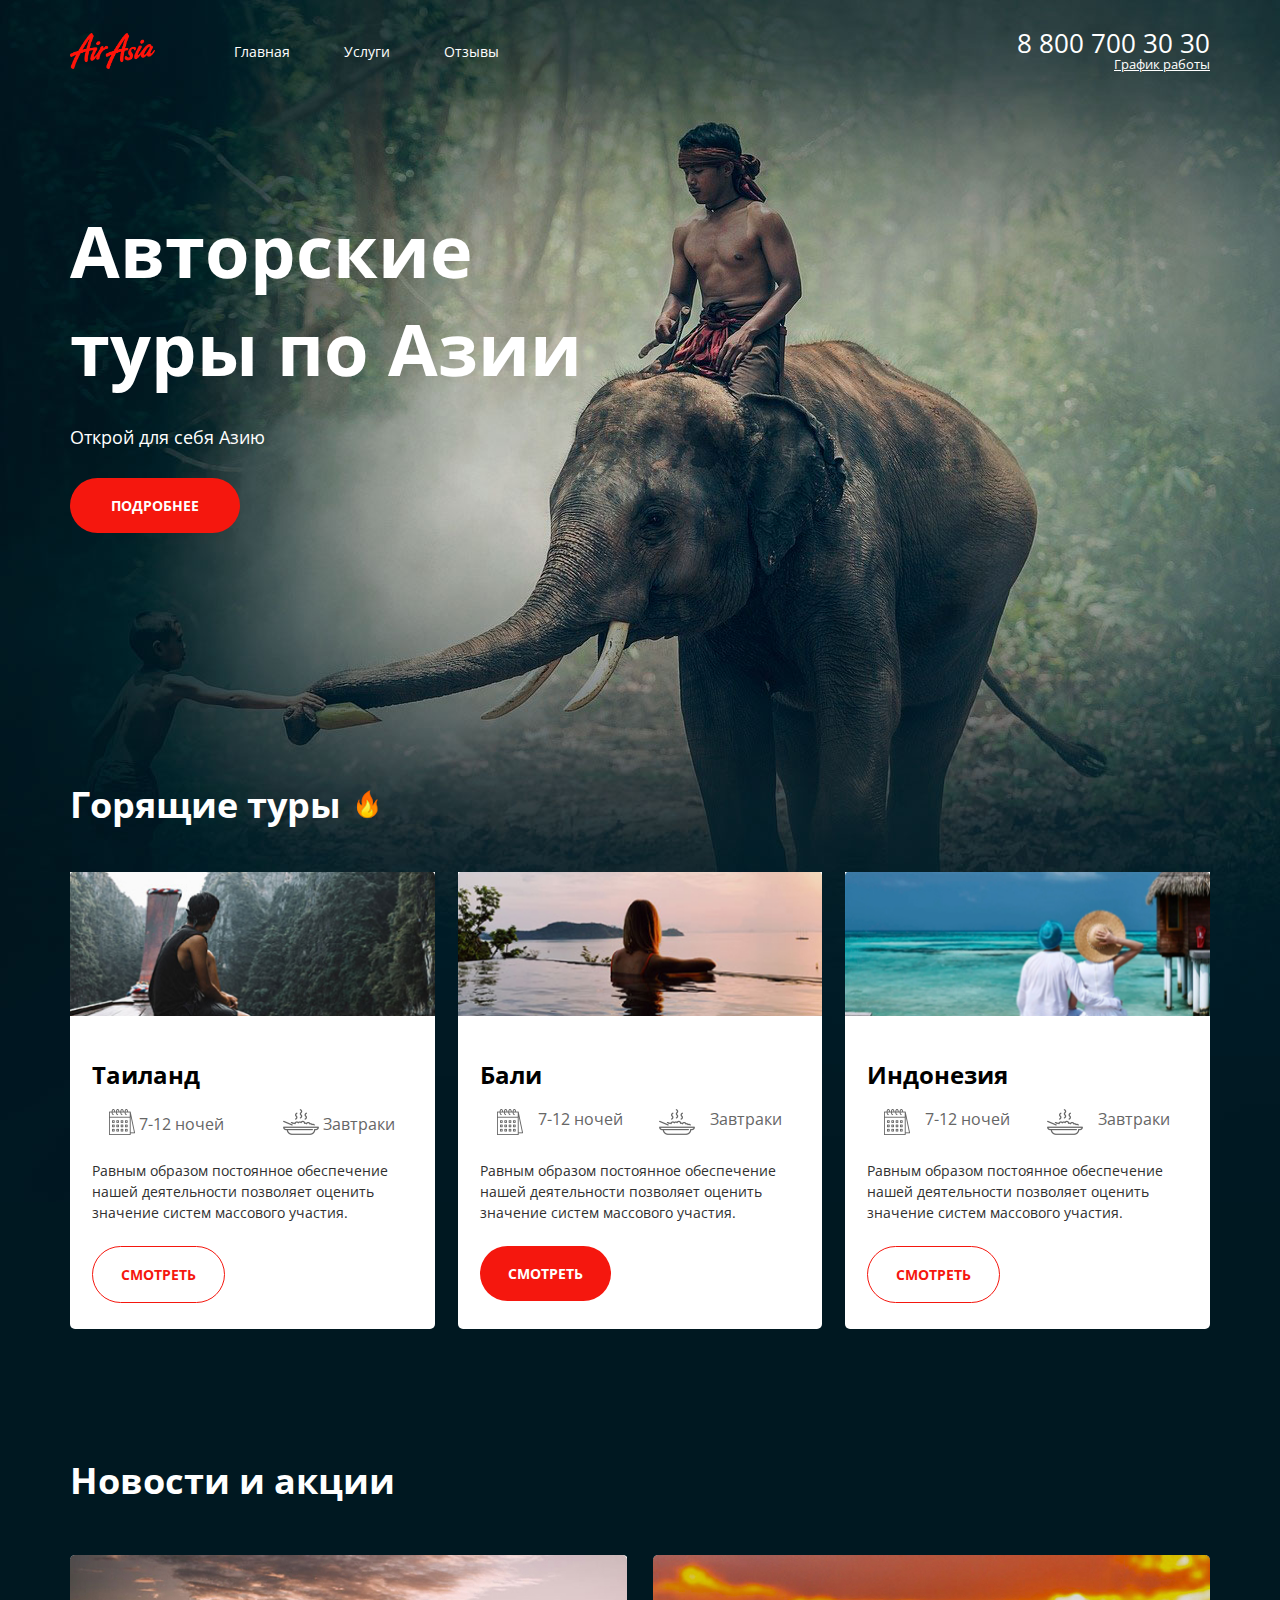
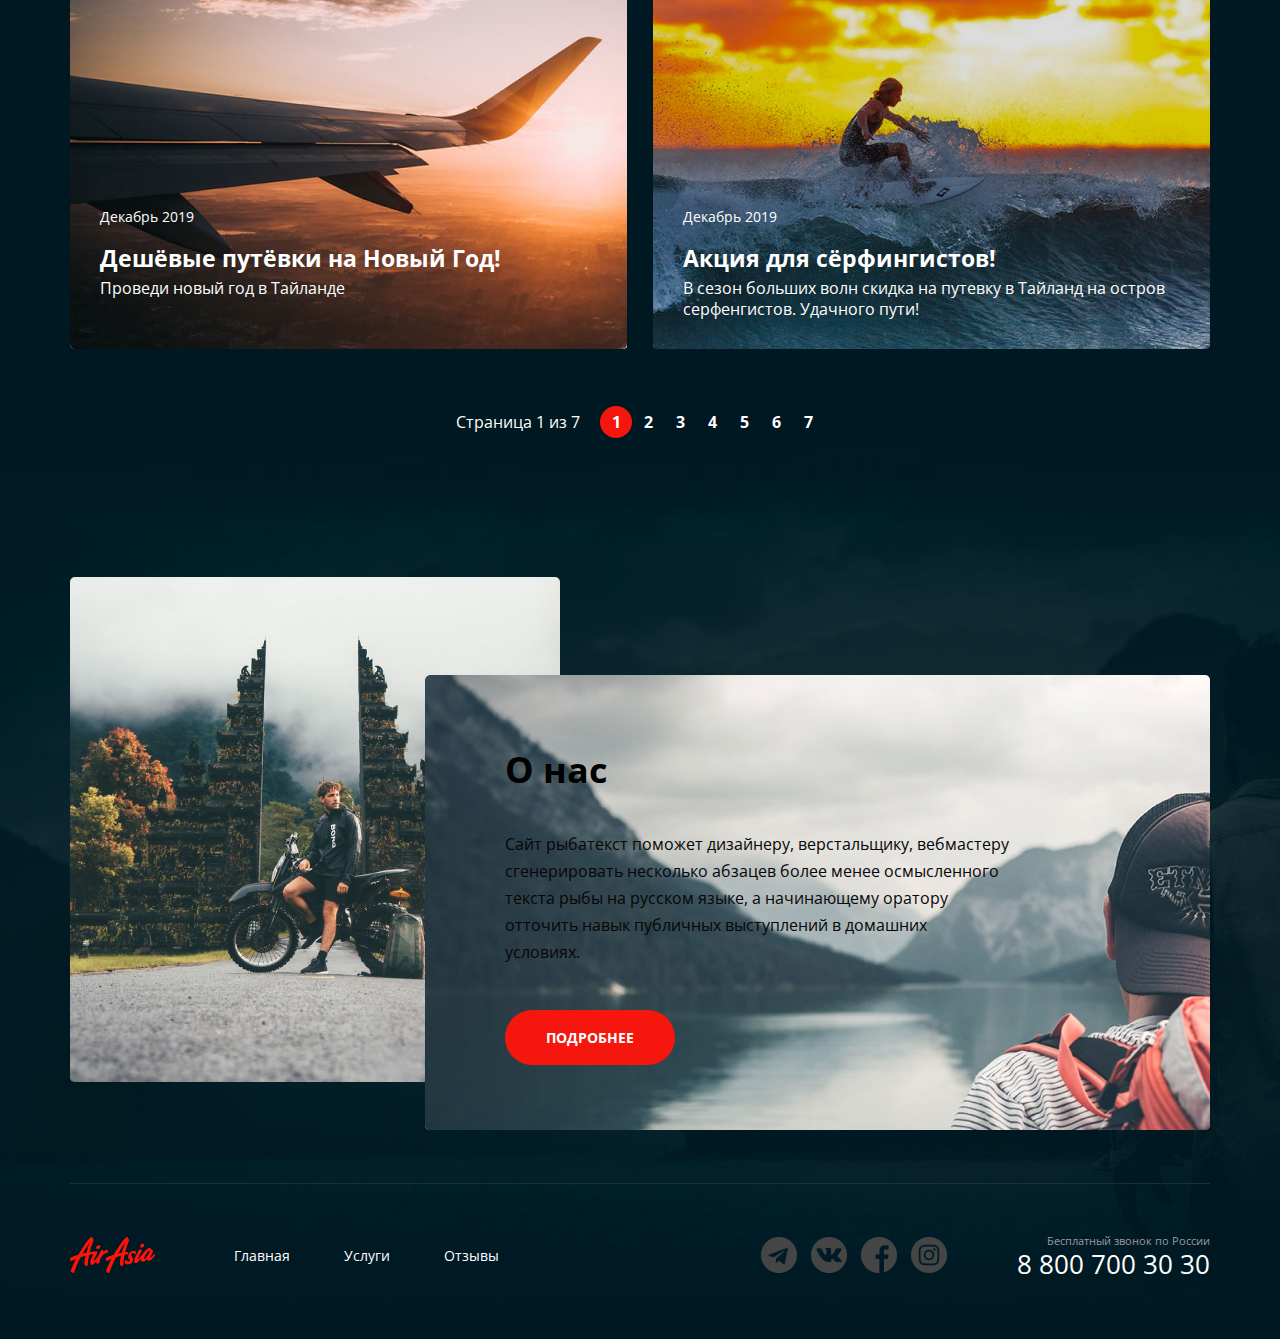
==== commit b45bb483: "sorted css!" ====
--- a/index.html
+++ b/index.html
@@ -9,12 +9,13 @@
     <link rel="preconnect" href="https://fonts.googleapis.com">
     <link rel="preconnect" href="https://fonts.gstatic.com" crossorigin>
     <link href="https://fonts.googleapis.com/css2?family=Open+Sans:wght@400;700&display=swap" rel="stylesheet">
-    <link rel="stylesheet" href="main.css">
+    <link rel="stylesheet" href="css/normalize.css">
+    <link rel="stylesheet" href="css/main.css">
 </head>
 
 <body>
     <div class="wrapper main-page__wrapper">
-        <div class="container">
+        <div class="container container--flex">
             <div class="container__header">
                 <header class="header">
                     <div class="header__col">
@@ -242,10 +243,10 @@
                         </div>
                     </div>
                 </main>
-                <div class="footer-container__line"></div>
-                <footer class="footer">
-
-                    <div class="footer-container">
+
+                <footer class="footer footer-main">
+
+                    <div class="footer-container footer-main__container">
 
                         <div class="footer__col">
                             <a href="/index.html" class="logo footer__logo">
--- a/css/main.css
+++ b/css/main.css
@@ -0,0 +1,19 @@
+@import url('./layout/base.css');
+@import url('./blocks/main-page.css');
+@import url('./blocks/header.css');
+@import url('./blocks/logo.css');
+@import url('./blocks/menu.css');
+@import url('./blocks/contacts.css');
+@import url('./blocks/promo-tours.css');
+@import url('./blocks/buttons.css');
+@import url('./blocks/hot-tours.css');
+@import url('./blocks/news.css');
+@import url('./blocks/paginator.css');
+@import url('./blocks/about-us.css');
+@import url('./blocks/footer.css');
+@import url('./blocks/socials.css');
+@import url('./blocks/top-line.css');
+@import url('./blocks/breadcrumbs.css');
+@import url('./blocks/service.css');
+@import url('./blocks/partners.css');
+@import url('./blocks/inner.css');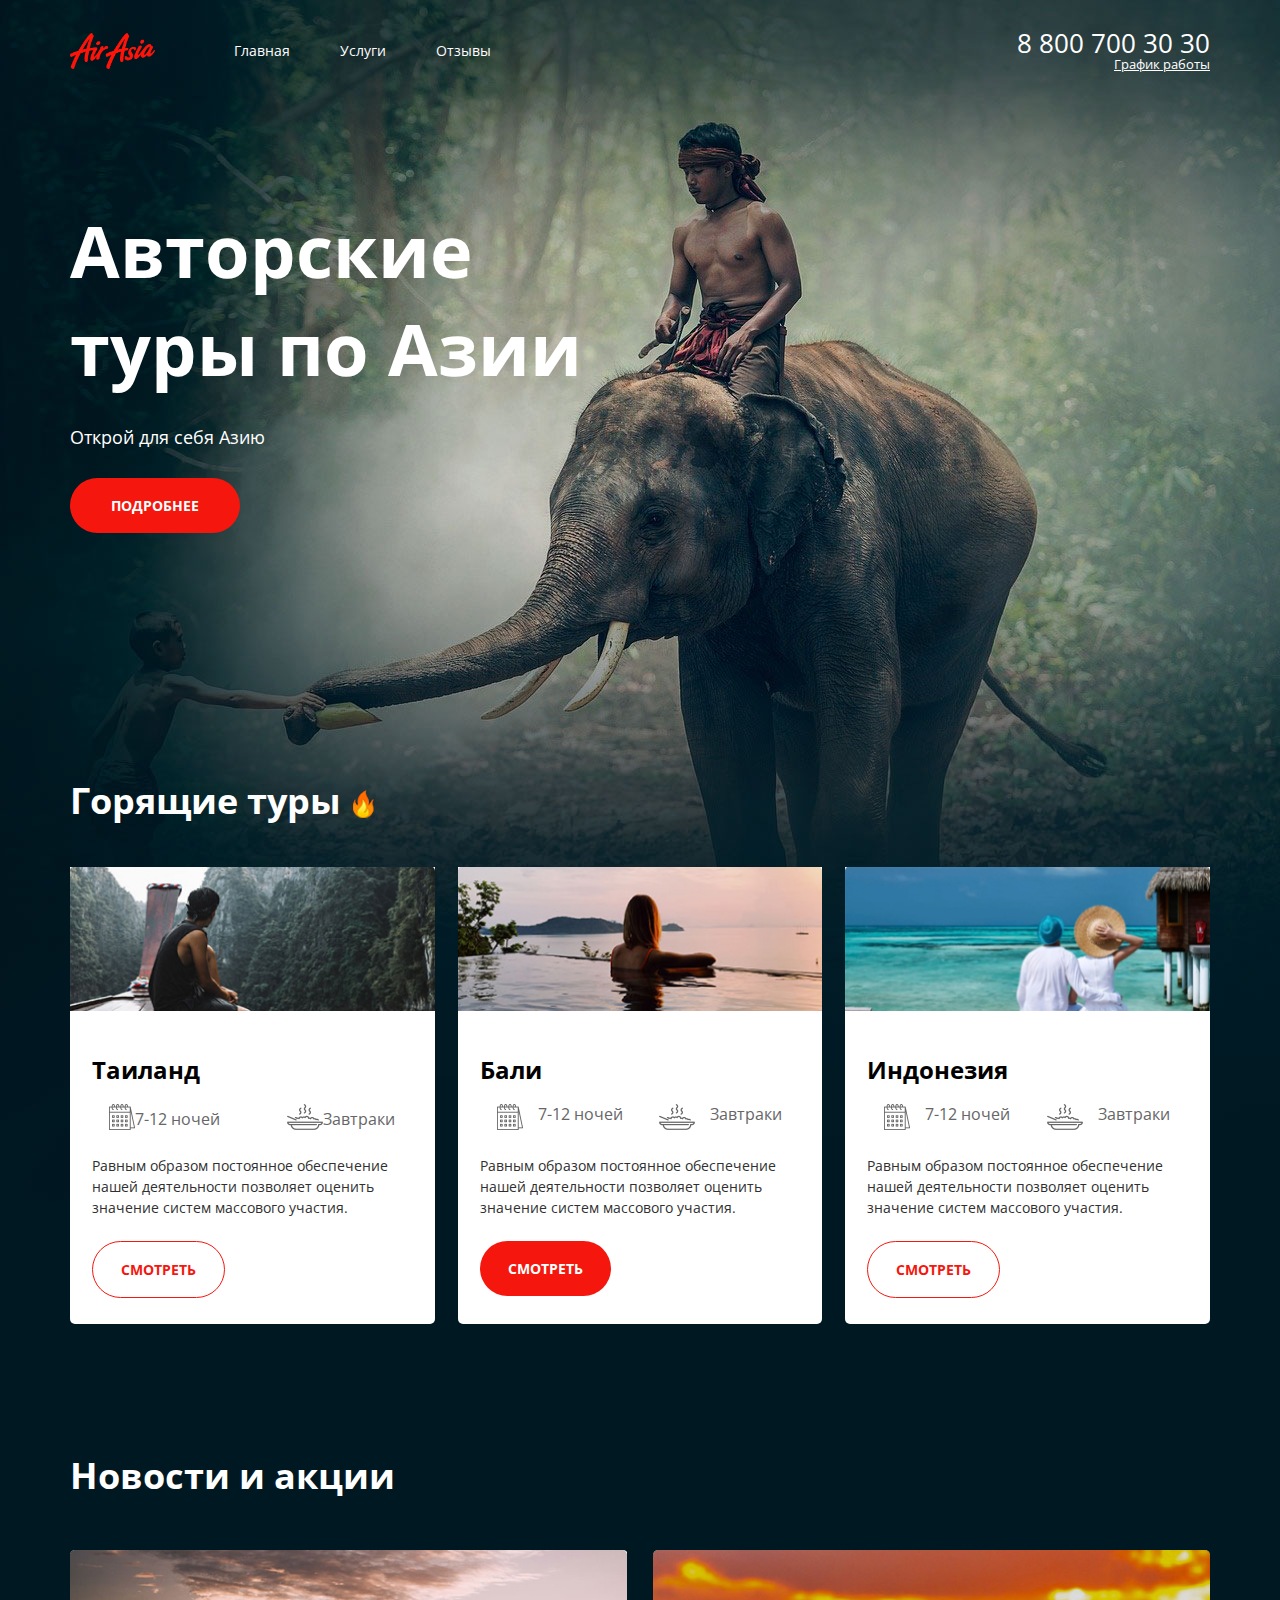
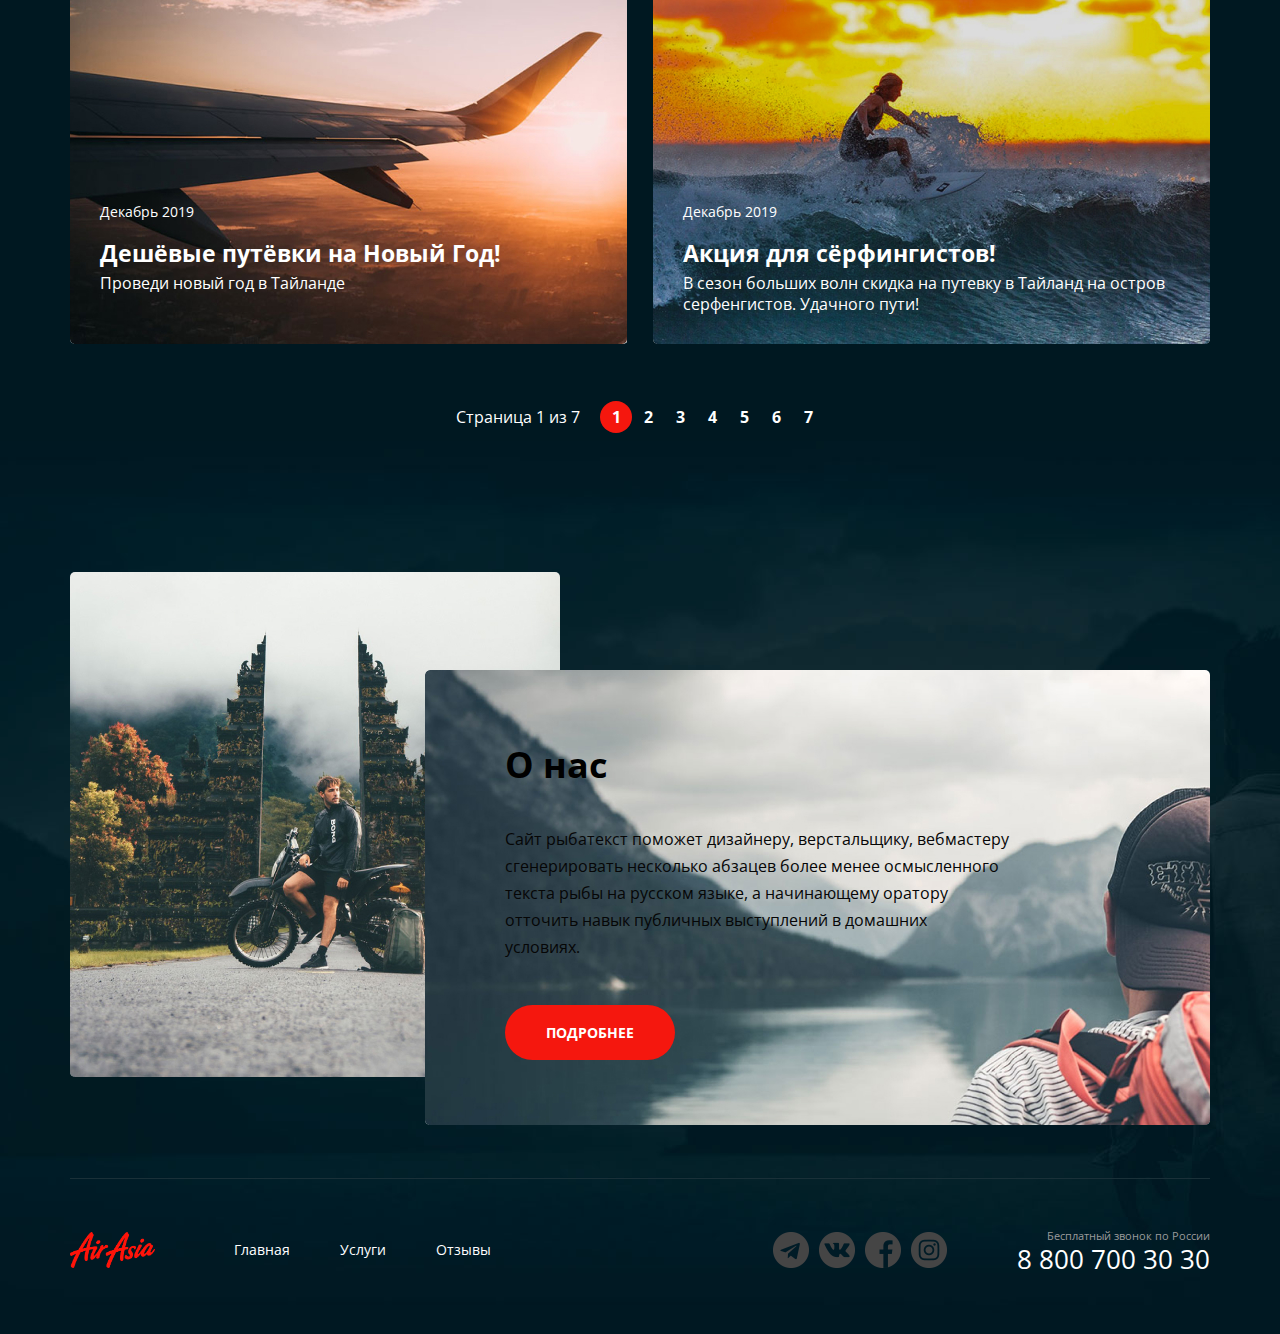
==== commit 0f69a95d: "marks" ====
--- a/index.html
+++ b/index.html
@@ -25,10 +25,10 @@
                         <nav class="menu header__menu">
                             <ul class="menu__list">
                                 <li class="menu__item">
-                                    <a href="#" class="menu__link">Главная</a>
+                                    <a href="index.html" class="menu__link">Главная</a>
                                 </li>
                                 <li class="menu__item">
-                                    <a href="/service.html" class="menu__link">Услуги</a>
+                                    <a href="service.html" class="menu__link">Услуги</a>
                                 </li>
                                 <li class="menu__item">
                                     <a href="#" class="menu__link">Отзывы</a>
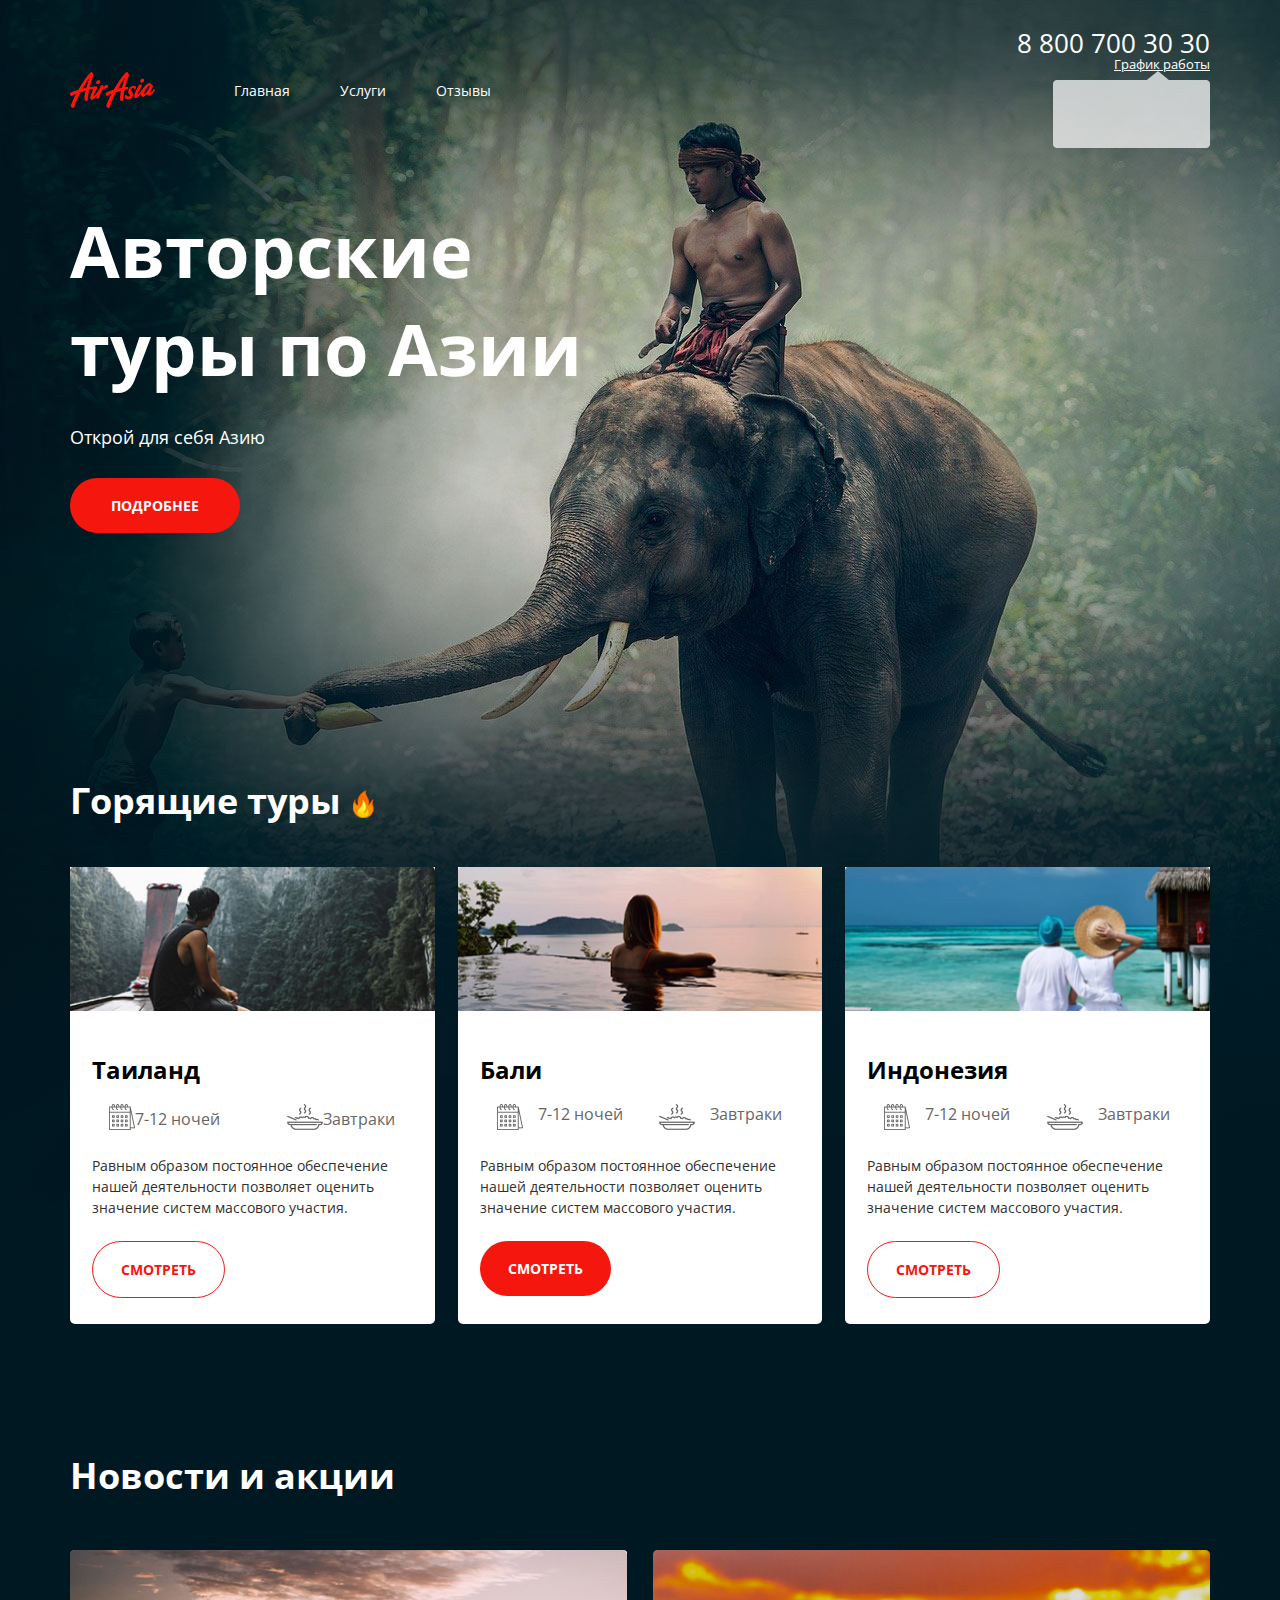
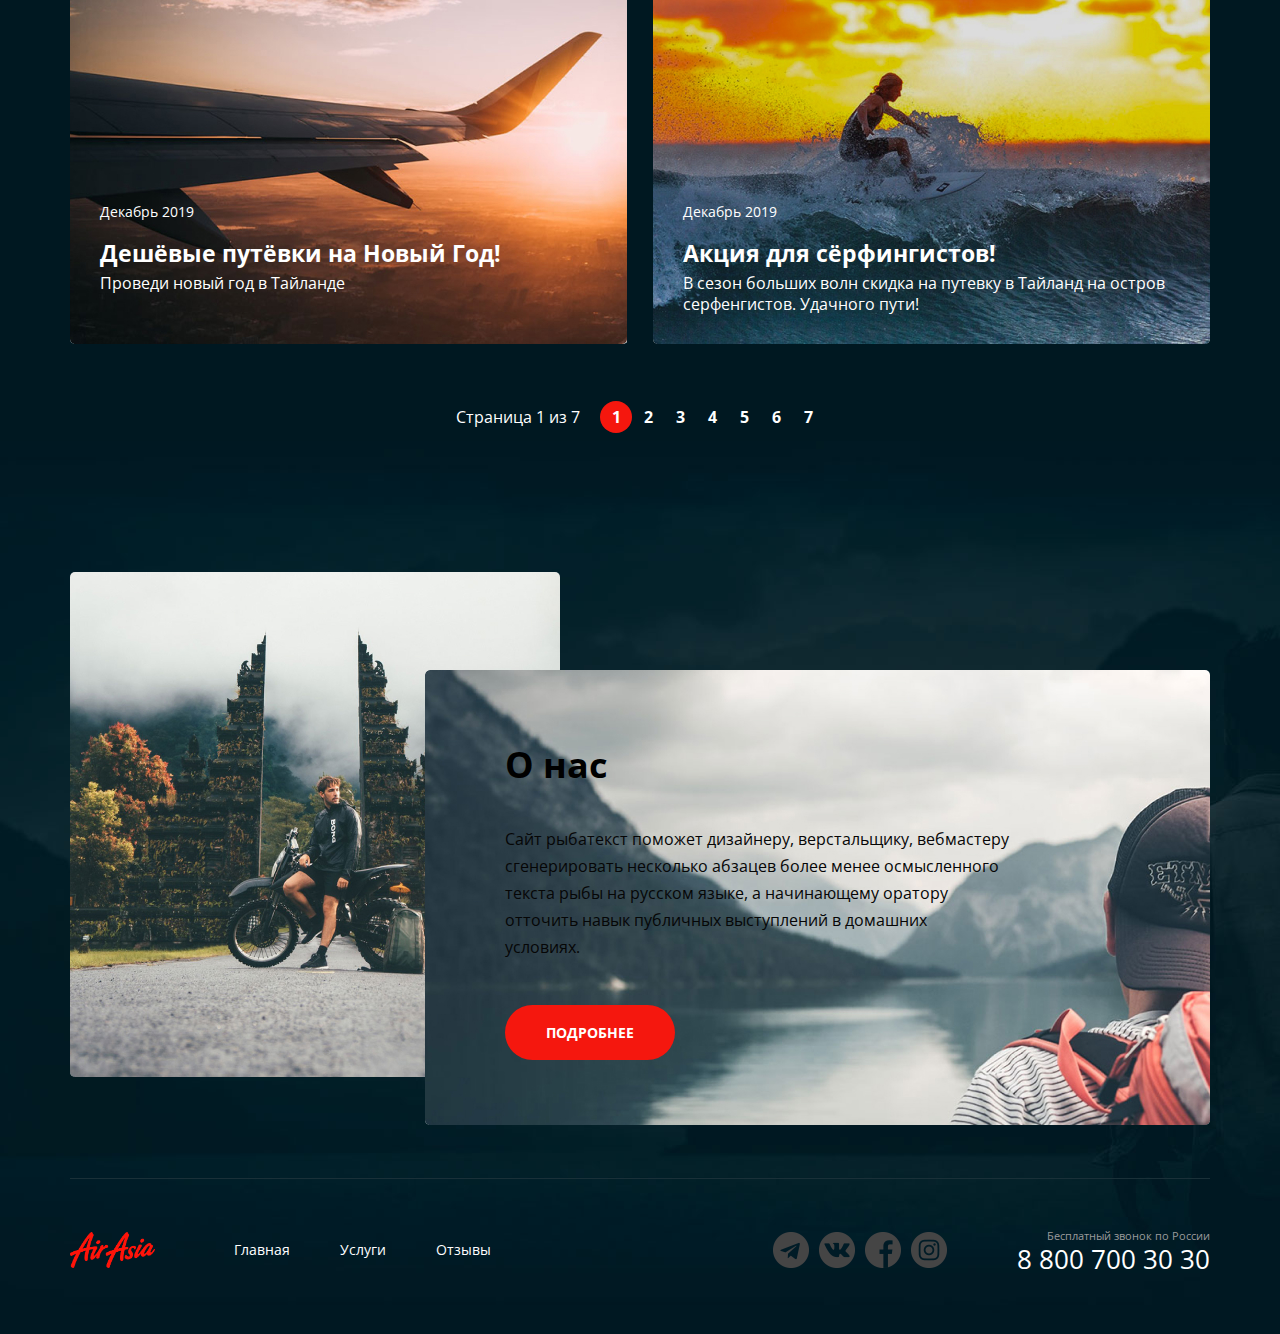
==== commit 379fb8e2: "add dropdown" ====
--- a/index.html
+++ b/index.html
@@ -31,7 +31,7 @@
                                     <a href="service.html" class="menu__link">Услуги</a>
                                 </li>
                                 <li class="menu__item">
-                                    <a href="#" class="menu__link">Отзывы</a>
+                                    <a href="reviews.html" class="menu__link">Отзывы</a>
                                 </li>
                             </ul>
                         </nav>
@@ -41,7 +41,10 @@
                             <a href="tel:+78007003030" class="contacts__phone">8 800 700 30 30
                             </a>
                             <div class="contacts__workhours">
-                                <p>График работы</p>
+                                <a href="#" class="dropdown__link">График работы</a>
+                                <div class="dropdown__menu">
+                                    <img src="./assets/img/main__bg/kvadrat.png" alt="kvadrat">
+                                </div>
                             </div>
                         </address>
                     </div>
--- a/css/main.css
+++ b/css/main.css
@@ -16,4 +16,9 @@
 @import url('./blocks/breadcrumbs.css');
 @import url('./blocks/service.css');
 @import url('./blocks/partners.css');
-@import url('./blocks/inner.css');+@import url('./blocks/inner.css');
+@import url('./blocks/review.css');
+@import url('./blocks/separator.css');
+@import url('./blocks/form.css');
+@import url('./blocks/controls.css');
+@import url('./blocks/welcome.css');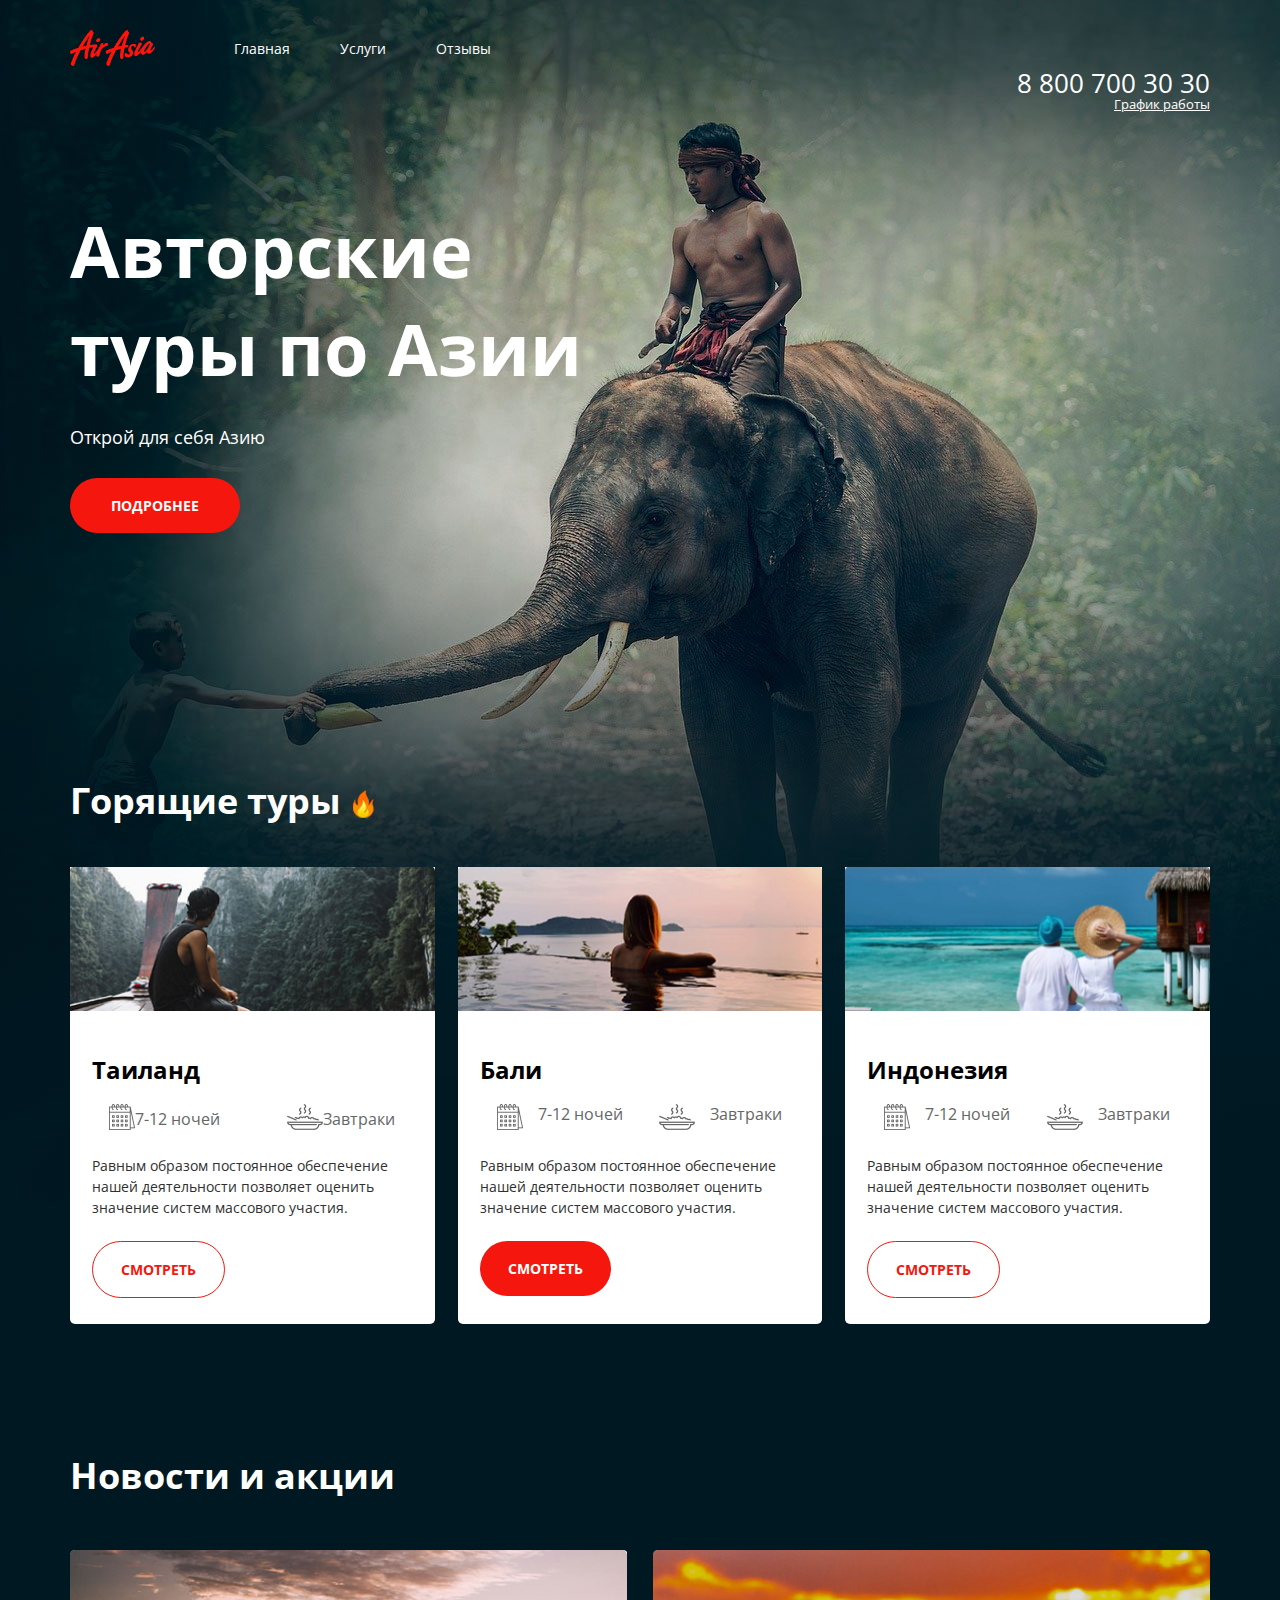
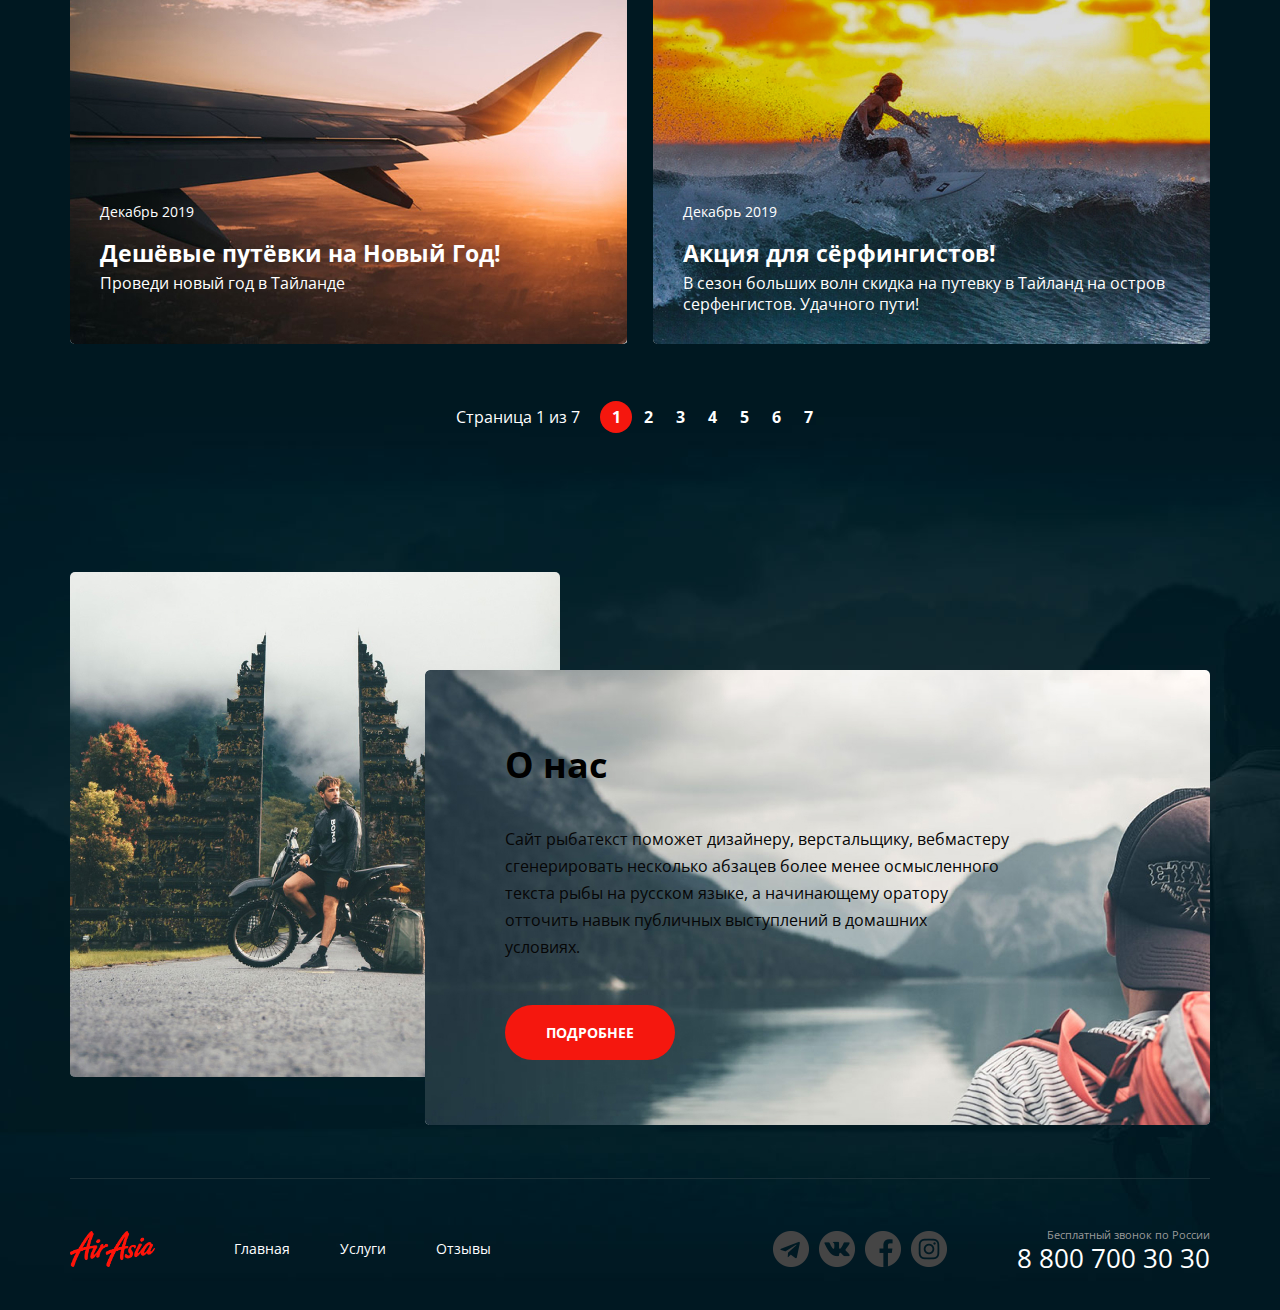
==== commit 964a2cad: "add sprites, add animation, fix css" ====
--- a/index.html
+++ b/index.html
@@ -18,7 +18,7 @@
         <div class="container container--flex">
             <div class="container__header">
                 <header class="header">
-                    <div class="header__col">
+                    <div class="header__col header__col-main">
                         <a href="/index.html" class="logo">
                             <img src="./assets/img/logo.png" alt="logo air asia" class="logo__pic">
                         </a>
@@ -41,9 +41,14 @@
                             <a href="tel:+78007003030" class="contacts__phone">8 800 700 30 30
                             </a>
                             <div class="contacts__workhours">
-                                <a href="#" class="dropdown__link">График работы</a>
-                                <div class="dropdown__menu">
-                                    <img src="./assets/img/main__bg/kvadrat.png" alt="kvadrat">
+                                <div class="dropdown">
+                                    <a href="#" class="dropdown__link">График работы</a>
+                                    <div class="dropdown__menu">
+                                        <ul class="dropdown__list">
+                                            <li class="dropdown__item">пн-вс: 09:00 - 20:00</li>
+                                            <li class="dropdown__item">Обед: 14:00-14:30</li>
+                                        </ul>
+                                    </div>
                                 </div>
                             </div>
                         </address>
--- a/css/main.css
+++ b/css/main.css
@@ -21,4 +21,5 @@
 @import url('./blocks/separator.css');
 @import url('./blocks/form.css');
 @import url('./blocks/controls.css');
-@import url('./blocks/welcome.css');+@import url('./blocks/welcome.css');
+@import url('./blocks/dropdown.css');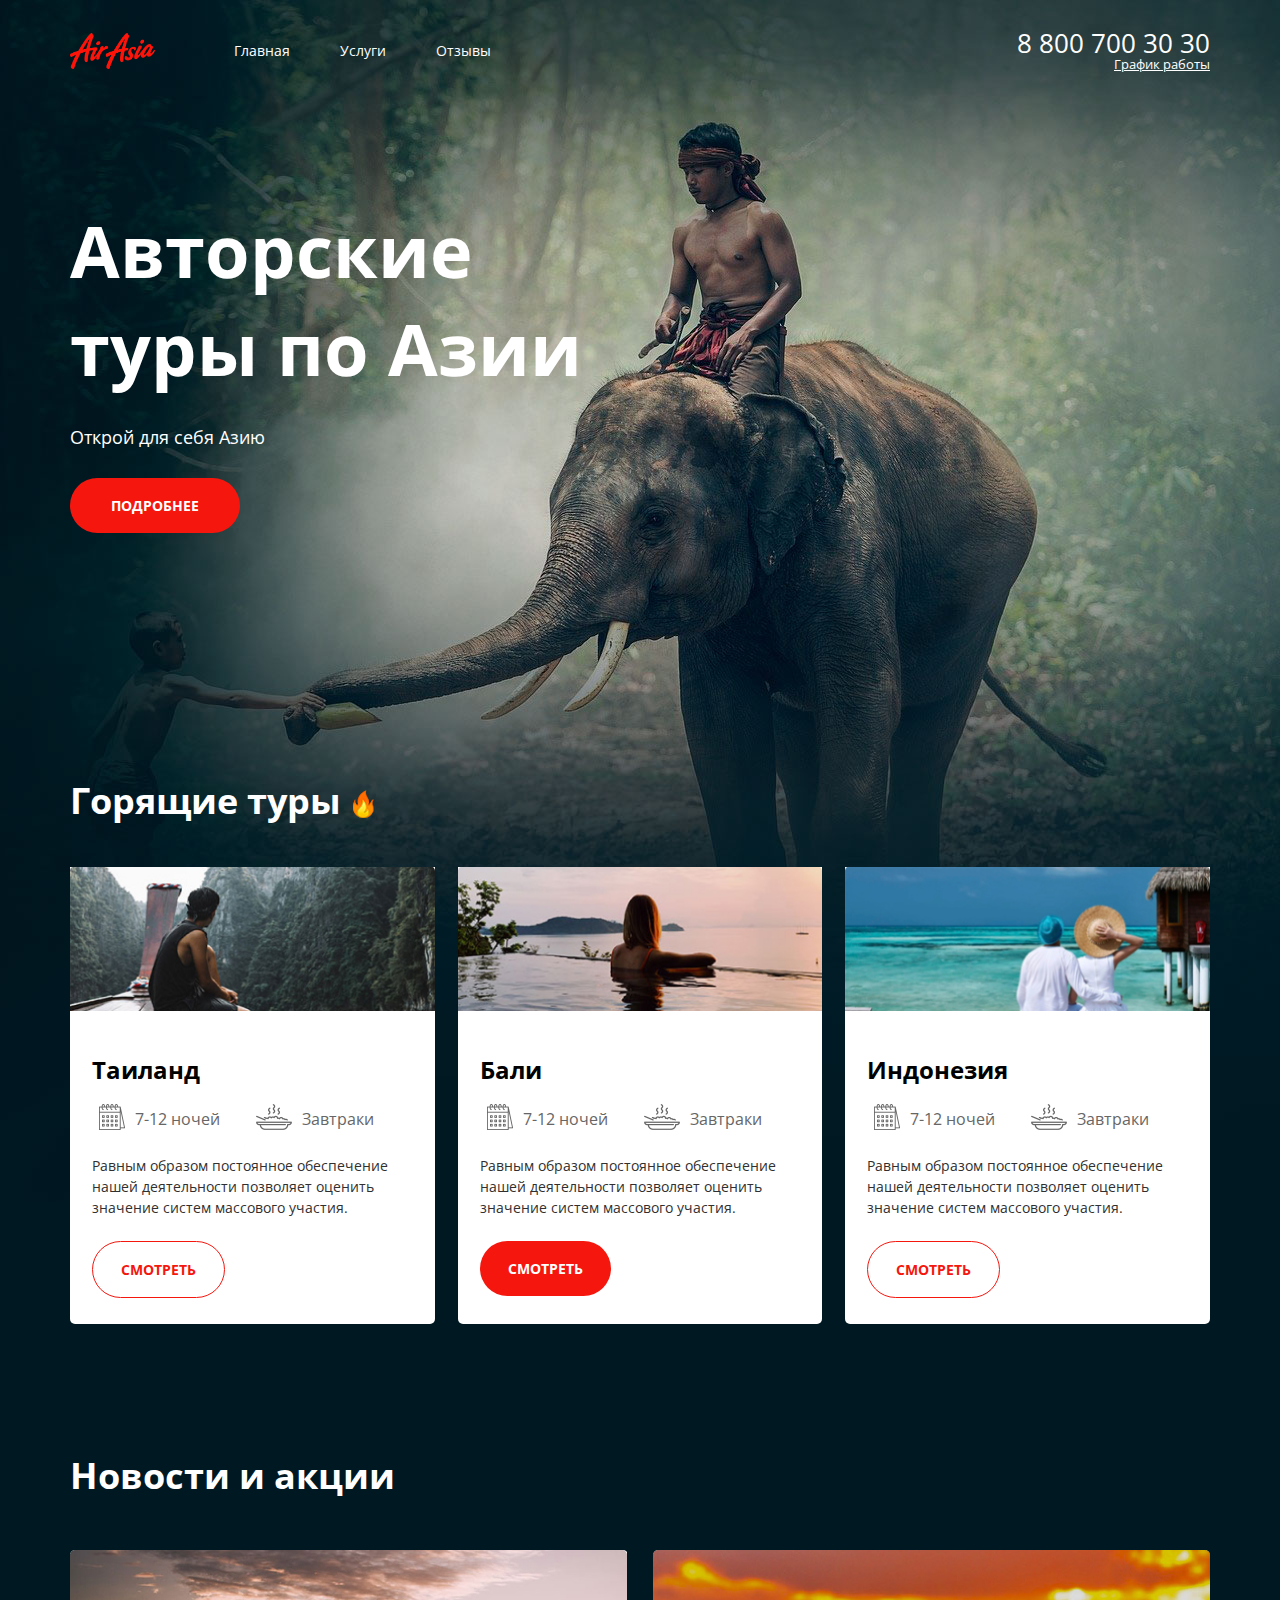
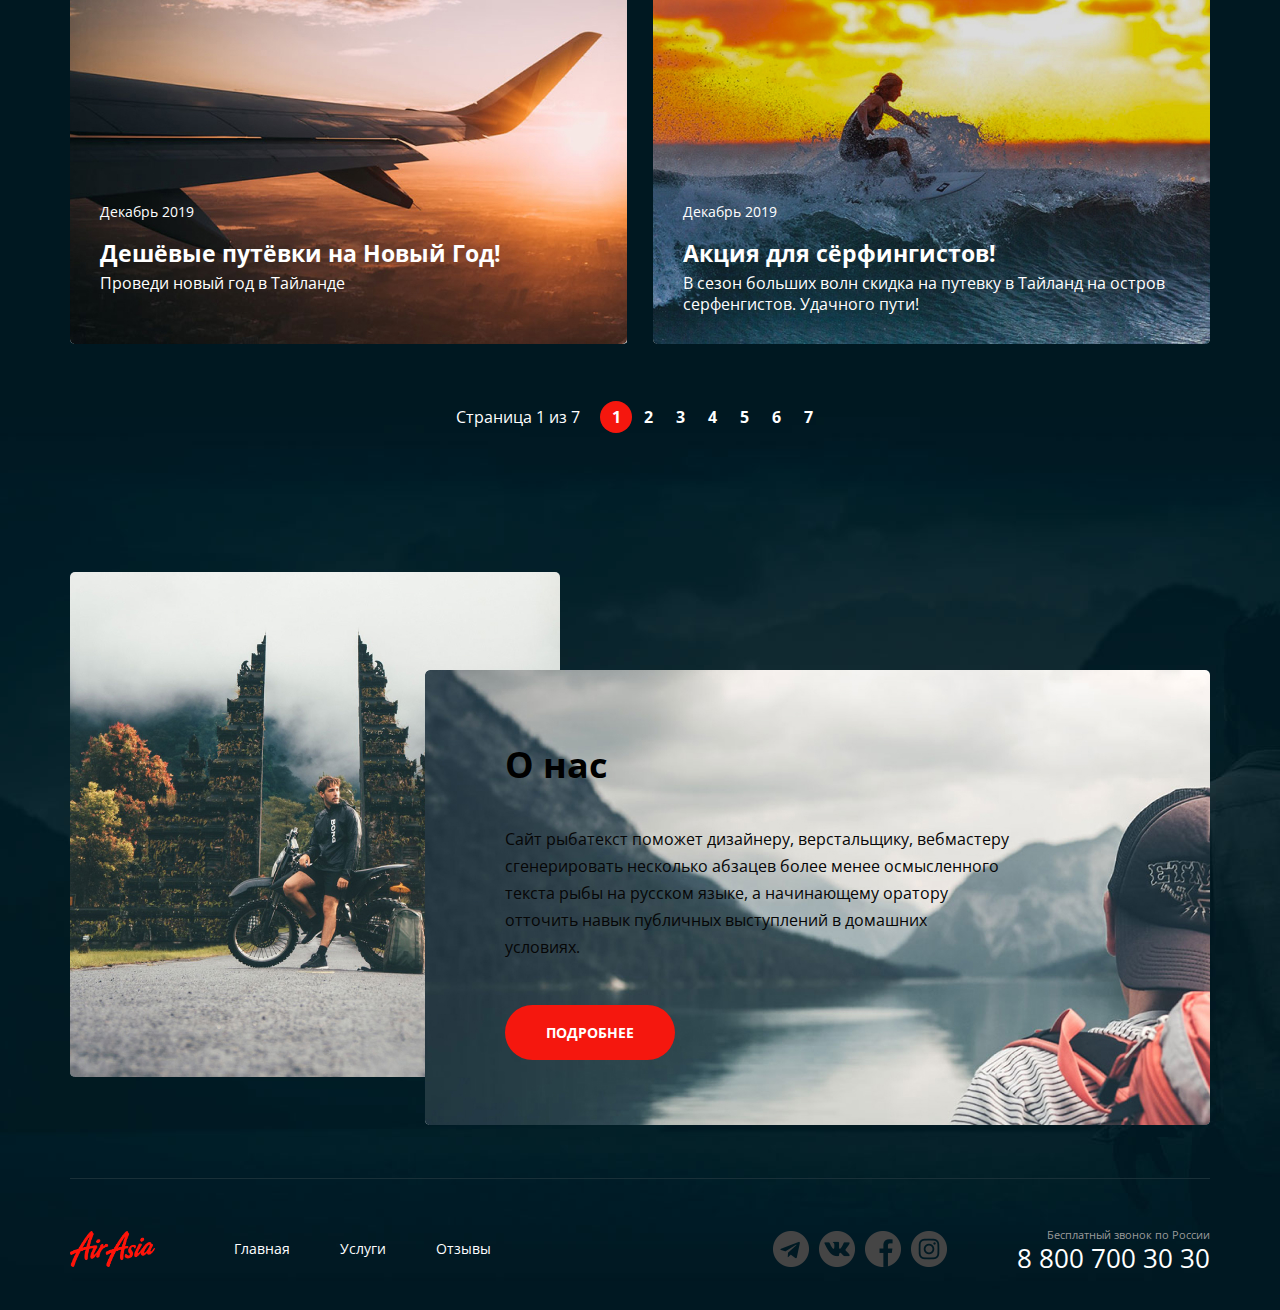
==== commit c16ac492: "css" ====
--- a/index.html
+++ b/index.html
@@ -116,19 +116,23 @@
                                 <div class="hot-tours__content">
                                     <h3 class="hot-tours__card-title">Бали</h3>
                                     <div class="hot-tours__info">
-                                        <div class="hot-tours__info-cover">
-                                            <img src="./assets/img/icons/calendar.jpg" alt="calendar"
-                                                class="hot-tours__info-img">
-                                        </div>
-                                        <div class="hot-tours__info-text">
-                                            7-12 ночей
-                                        </div>
-                                        <div class="hot-tours__info-cover">
-                                            <img src="./assets/img/icons/meal.jpg" alt="meal"
-                                                class="hot-tours__info-img">
-                                        </div>
-                                        <div class="hot-tours__info-text ">
-                                            Завтраки
+                                        <div class="hot-tours__item-info">
+                                            <div class="hot-tours__info-cover">
+                                                <img src="./assets/img/icons/calendar.jpg" alt="calendar"
+                                                    class="hot-tours__info-img">
+                                            </div>
+                                            <div class="hot-tours__info-text">
+                                                7-12 ночей
+                                            </div>
+                                        </div>
+                                        <div class="hot-tours__item-info">
+                                            <div class="hot-tours__info-cover">
+                                                <img src="./assets/img/icons/meal.jpg" alt="meal"
+                                                    class="hot-tours__info-img">
+                                            </div>
+                                            <div class="hot-tours__info-text ">
+                                                Завтраки
+                                            </div>
                                         </div>
                                     </div>
                                     <div class="hot-tours__description">
@@ -150,19 +154,23 @@
                                 <div class="hot-tours__content">
                                     <h3 class="hot-tours__card-title">Индонезия</h3>
                                     <div class="hot-tours__info">
-                                        <div class="hot-tours__info-cover">
-                                            <img src="./assets/img/icons/calendar.jpg" alt="calendar"
-                                                class="hot-tours__info-img">
-                                        </div>
-                                        <div class="hot-tours__info-text">
-                                            7-12 ночей
-                                        </div>
-                                        <div class="hot-tours__info-cover">
-                                            <img src="./assets/img/icons/meal.jpg" alt="meal"
-                                                class="hot-tours__info-img">
-                                        </div>
-                                        <div class="hot-tours__info-text ">
-                                            Завтраки
+                                        <div class="hot-tours__item-info">
+                                            <div class="hot-tours__info-cover">
+                                                <img src="./assets/img/icons/calendar.jpg" alt="calendar"
+                                                    class="hot-tours__info-img">
+                                            </div>
+                                            <div class="hot-tours__info-text">
+                                                7-12 ночей
+                                            </div>
+                                        </div>
+                                        <div class="hot-tours__item-info">
+                                            <div class="hot-tours__info-cover">
+                                                <img src="./assets/img/icons/meal.jpg" alt="meal"
+                                                    class="hot-tours__info-img">
+                                            </div>
+                                            <div class="hot-tours__info-text ">
+                                                Завтраки
+                                            </div>
                                         </div>
                                     </div>
                                     <div class="hot-tours__description">
@@ -172,7 +180,7 @@
                                         массового участия.
                                     </div>
                                     <div class="hot-tours__button">
-                                        <button class="btn__hot btn--theme-common">смотреть</button>
+                                        <button class="btn__hot btn--theme-common ">смотреть</button>
                                     </div>
                                 </div>
                             </div>
